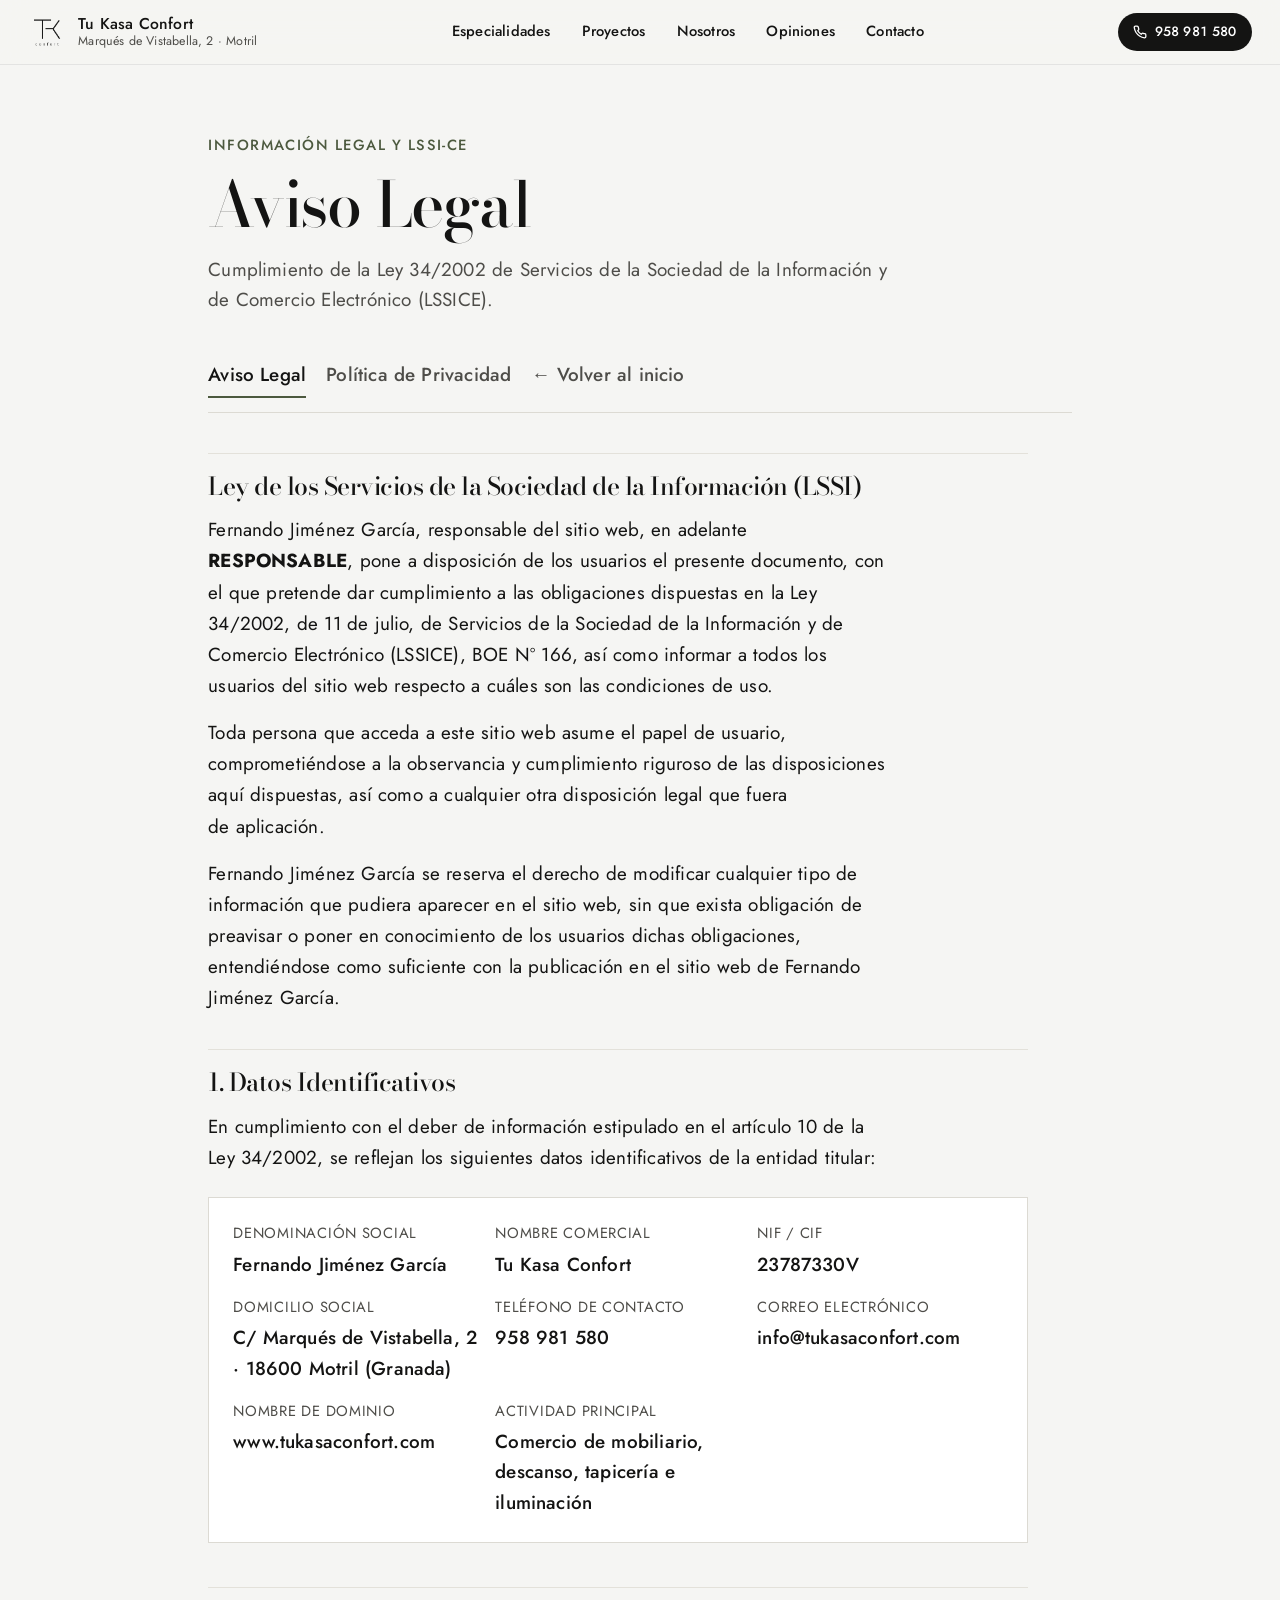
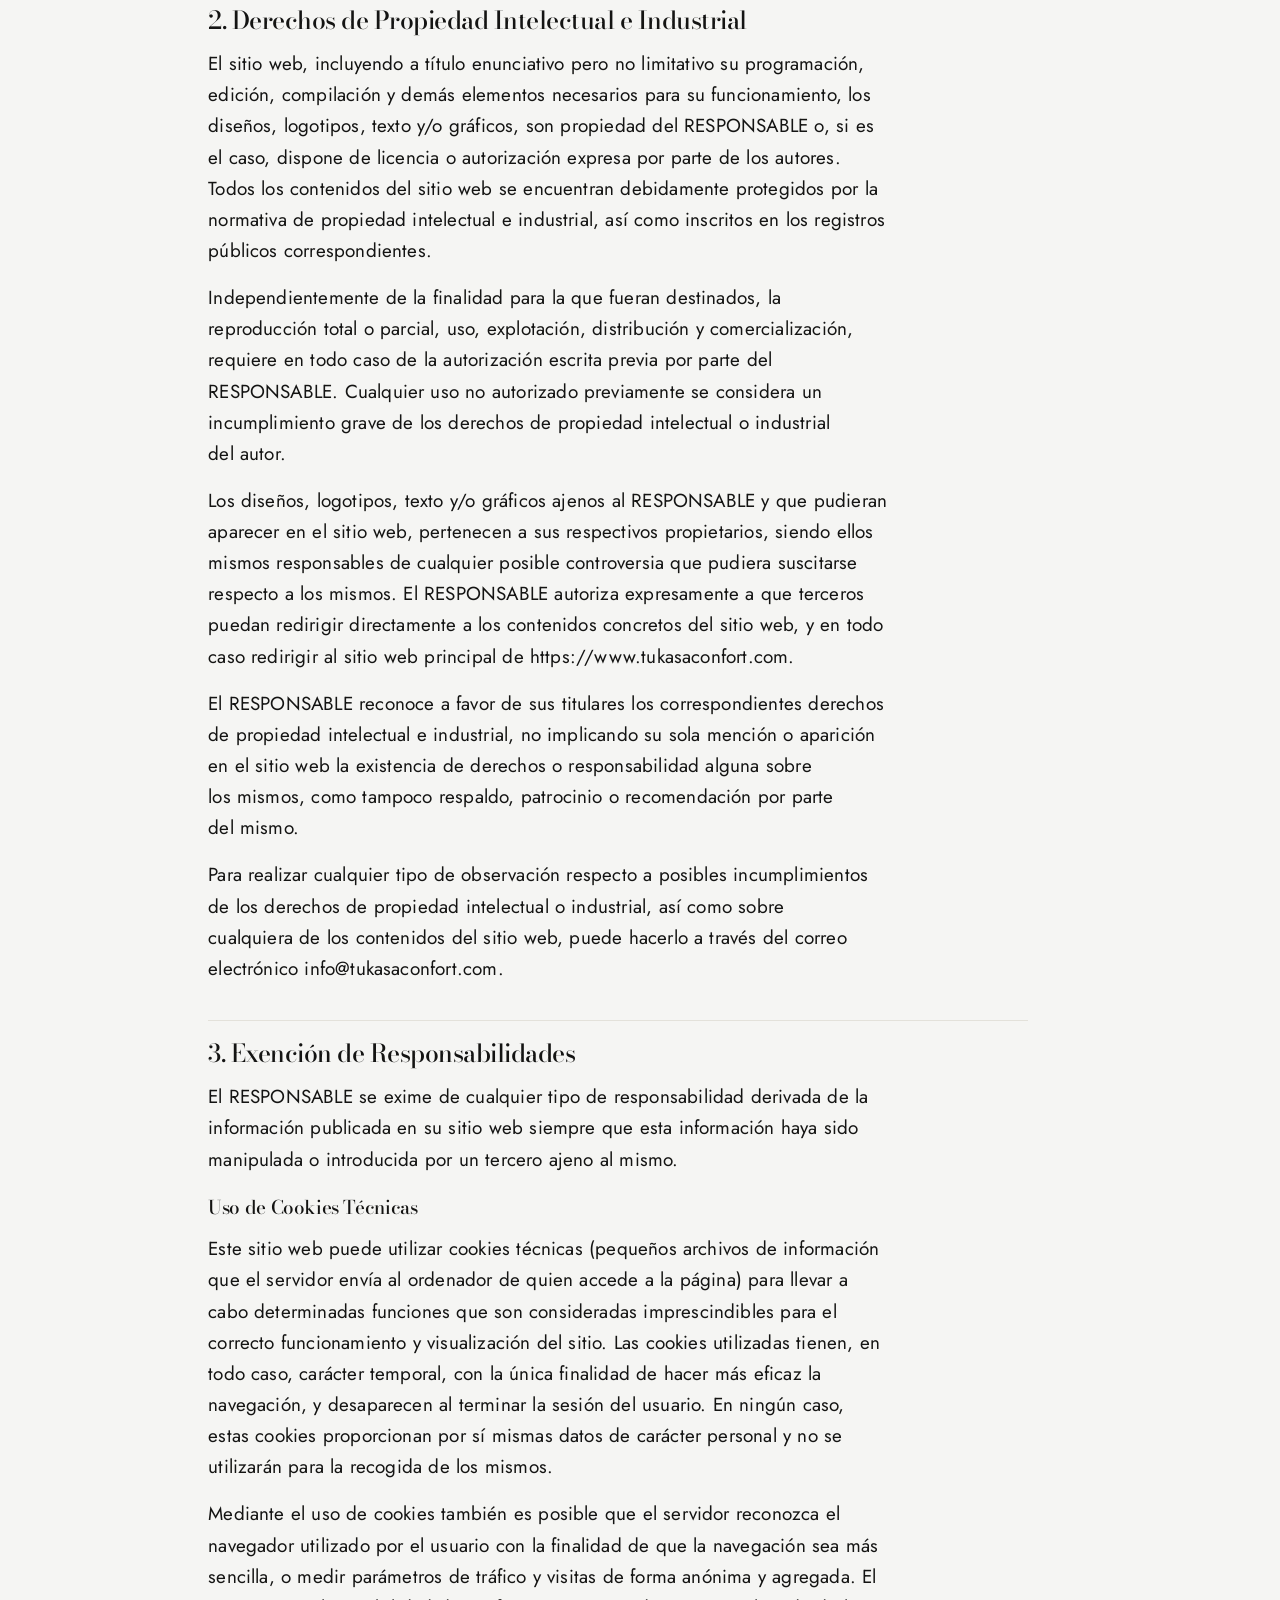
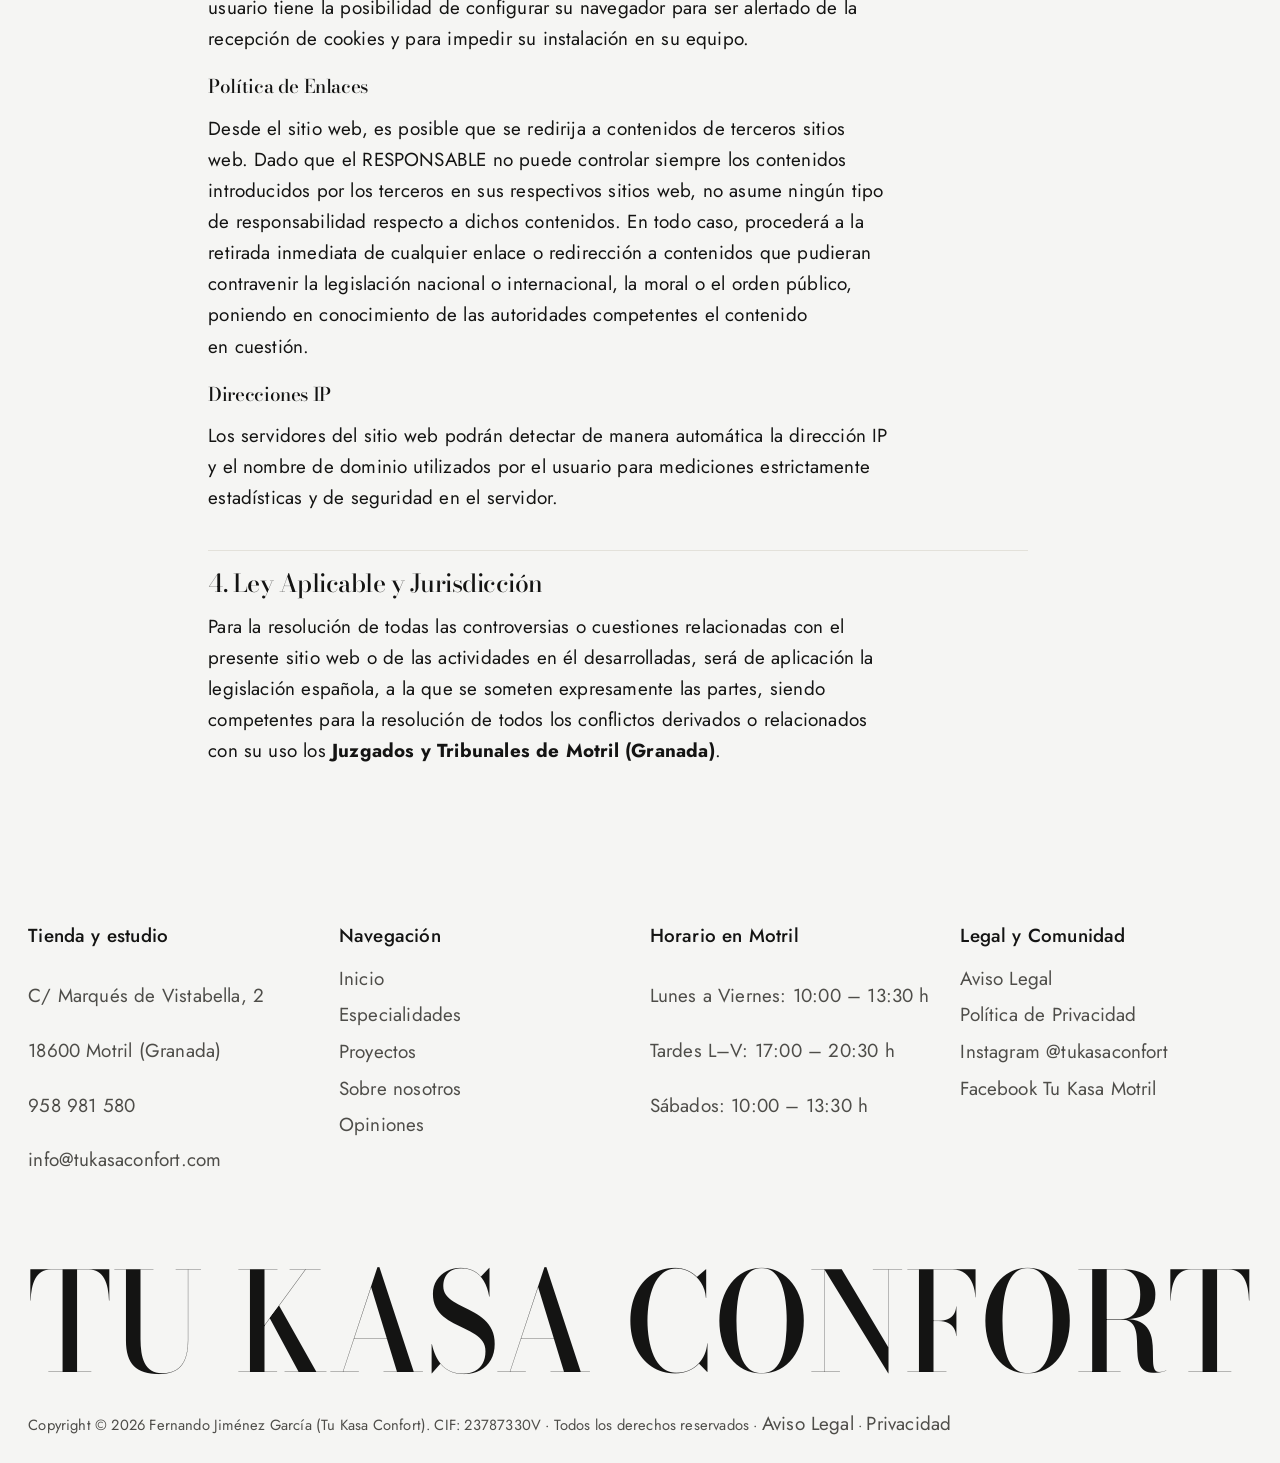
==== aviso-legal.html @ e0456f14 "Actualizar diseno: animaciones en portada, rediseño de proyectos, páginas legales y corrección de te" ====
<!DOCTYPE html>
<html lang="es">
<head>
  <meta charset="UTF-8">
  <meta name="viewport" content="width=device-width, initial-scale=1.0">
  <meta name="description" content="Aviso Legal, datos identificativos y condiciones generales de uso del sitio web de Tu Kasa Confort en Motril (Granada).">
  <title>Aviso Legal — Tu Kasa Confort Motril</title>
  <link rel="preconnect" href="https://fonts.googleapis.com">
  <link rel="preconnect" href="https://fonts.gstatic.com" crossorigin>
  <link href="https://fonts.googleapis.com/css2?family=Bodoni+Moda:ital,opsz,wght@0,6..96,500;1,6..96,500&family=Jost:wght@400;500&display=swap" rel="stylesheet">
  <link rel="stylesheet" href="styles.css">
</head>
<body>

  <!-- SITE HEADER: Apple-Style Translucent Frosted Glass Sticky Bar -->
  <header class="site-header" id="top-header">
    <div class="site-header__bar wrap">
      <a href="index.html" class="site-header__letterhead" aria-label="Tu Kasa Confort Inicio">
        <img src="assets/logo-transparente.png" alt="Logotipo TK Tu Kasa Confort" width="40" height="34" class="site-header__logo">
        <span class="site-header__brand-stack">
          <span class="site-header__brand-name">Tu Kasa Confort</span>
          <span class="site-header__brand-sub">Marqués de Vistabella, 2 · Motril</span>
        </span>
      </a>

      <nav class="site-header__nav" aria-label="Navegación principal">
        <a href="index.html#especialidades" class="site-nav__link">Especialidades</a>
        <a href="index.html#proyectos" class="site-nav__link">Proyectos</a>
        <a href="index.html#nosotros" class="site-nav__link">Nosotros</a>
        <a href="index.html#opiniones" class="site-nav__link">Opiniones</a>
        <a href="index.html#contacto" class="site-nav__link">Contacto</a>
      </nav>

      <div class="site-header__actions">
        <a href="tel:958981580" class="site-header__cta" aria-label="Llamar a Tu Kasa Confort Motril">
          <svg width="14" height="14" viewBox="0 0 24 24" fill="none" stroke="currentColor" stroke-width="2.2" stroke-linecap="round" stroke-linejoin="round" aria-hidden="true"><path d="M22 16.92v3a2 2 0 0 1-2.18 2 19.79 19.79 0 0 1-8.63-3.07 19.5 19.5 0 0 1-6-6 19.79 19.79 0 0 1-3.07-8.67A2 2 0 0 1 4.11 2h3a2 2 0 0 1 2 1.72 12.84 12.84 0 0 0 .7 2.81 2 2 0 0 1-.45 2.11L8.09 9.91a16 16 0 0 0 6 6l1.27-1.27a2 2 0 0 1 2.11-.45 12.84 12.84 0 0 0 2.81.7A2 2 0 0 1 22 16.92z"></path></svg>
          <span>958 981 580</span>
        </a>
      </div>
    </div>
  </header>

  <!-- MAIN LEGAL CONTENT -->
  <main class="legal-main wrap" id="contenido">
    <div class="legal-header">
      <span class="legal-eyebrow">Información Legal y LSSI-CE</span>
      <h1 class="legal-title">Aviso Legal</h1>
      <p class="legal-meta">Cumplimiento de la Ley 34/2002 de Servicios de la Sociedad de la Información y de Comercio Electrónico (LSSICE).</p>
    </div>

    <!-- Switch Navigation -->
    <nav class="legal-nav" aria-label="Secciones legales">
      <a href="aviso-legal.html" class="legal-nav__link is-active" aria-current="page">Aviso Legal</a>
      <a href="politica-privacidad.html" class="legal-nav__link">Política de Privacidad</a>
      <a href="index.html" class="legal-nav__link">← Volver al inicio</a>
    </nav>

    <article class="legal-article">
      <section class="legal-section">
        <h2>Ley de los Servicios de la Sociedad de la Información (LSSI)</h2>
        <p>Fernando Jiménez García, responsable del sitio web, en adelante <strong>RESPONSABLE</strong>, pone a disposición de los usuarios el presente documento, con el que pretende dar cumplimiento a las obligaciones dispuestas en la Ley 34/2002, de 11 de julio, de Servicios de la Sociedad de la Información y de Comercio Electrónico (LSSICE), BOE Nº 166, así como informar a todos los usuarios del sitio web respecto a cuáles son las condiciones de uso.</p>
        <p>Toda persona que acceda a este sitio web asume el papel de usuario, comprometiéndose a la observancia y cumplimiento riguroso de las disposiciones aquí dispuestas, así como a cualquier otra disposición legal que fuera de aplicación.</p>
        <p>Fernando Jiménez García se reserva el derecho de modificar cualquier tipo de información que pudiera aparecer en el sitio web, sin que exista obligación de preavisar o poner en conocimiento de los usuarios dichas obligaciones, entendiéndose como suficiente con la publicación en el sitio web de Fernando Jiménez García.</p>
      </section>

      <section class="legal-section">
        <h2>1. Datos Identificativos</h2>
        <p>En cumplimiento con el deber de información estipulado en el artículo 10 de la Ley 34/2002, se reflejan los siguientes datos identificativos de la entidad titular:</p>

        <dl class="legal-data-grid">
          <div class="legal-data-item">
            <dt>Denominación Social</dt>
            <dd>Fernando Jiménez García</dd>
          </div>
          <div class="legal-data-item">
            <dt>Nombre Comercial</dt>
            <dd>Tu Kasa Confort</dd>
          </div>
          <div class="legal-data-item">
            <dt>NIF / CIF</dt>
            <dd>23787330V</dd>
          </div>
          <div class="legal-data-item">
            <dt>Domicilio Social</dt>
            <dd>C/ Marqués de Vistabella, 2 · 18600 Motril (Granada)</dd>
          </div>
          <div class="legal-data-item">
            <dt>Teléfono de Contacto</dt>
            <dd><a href="tel:+34958981580" class="link">958 981 580</a></dd>
          </div>
          <div class="legal-data-item">
            <dt>Correo Electrónico</dt>
            <dd><a href="mailto:info@tukasaconfort.com" class="link">info@tukasaconfort.com</a></dd>
          </div>
          <div class="legal-data-item">
            <dt>Nombre de Dominio</dt>
            <dd><a href="https://www.tukasaconfort.com" target="_blank" rel="noopener noreferrer" class="link">www.tukasaconfort.com</a></dd>
          </div>
          <div class="legal-data-item">
            <dt>Actividad Principal</dt>
            <dd>Comercio de mobiliario, descanso, tapicería e iluminación</dd>
          </div>
        </dl>
      </section>

      <section class="legal-section">
        <h2>2. Derechos de Propiedad Intelectual e Industrial</h2>
        <p>El sitio web, incluyendo a título enunciativo pero no limitativo su programación, edición, compilación y demás elementos necesarios para su funcionamiento, los diseños, logotipos, texto y/o gráficos, son propiedad del RESPONSABLE o, si es el caso, dispone de licencia o autorización expresa por parte de los autores. Todos los contenidos del sitio web se encuentran debidamente protegidos por la normativa de propiedad intelectual e industrial, así como inscritos en los registros públicos correspondientes.</p>
        <p>Independientemente de la finalidad para la que fueran destinados, la reproducción total o parcial, uso, explotación, distribución y comercialización, requiere en todo caso de la autorización escrita previa por parte del RESPONSABLE. Cualquier uso no autorizado previamente se considera un incumplimiento grave de los derechos de propiedad intelectual o industrial del autor.</p>
        <p>Los diseños, logotipos, texto y/o gráficos ajenos al RESPONSABLE y que pudieran aparecer en el sitio web, pertenecen a sus respectivos propietarios, siendo ellos mismos responsables de cualquier posible controversia que pudiera suscitarse respecto a los mismos. El RESPONSABLE autoriza expresamente a que terceros puedan redirigir directamente a los contenidos concretos del sitio web, y en todo caso redirigir al sitio web principal de <a href="https://www.tukasaconfort.com" class="link">https://www.tukasaconfort.com</a>.</p>
        <p>El RESPONSABLE reconoce a favor de sus titulares los correspondientes derechos de propiedad intelectual e industrial, no implicando su sola mención o aparición en el sitio web la existencia de derechos o responsabilidad alguna sobre los mismos, como tampoco respaldo, patrocinio o recomendación por parte del mismo.</p>
        <p>Para realizar cualquier tipo de observación respecto a posibles incumplimientos de los derechos de propiedad intelectual o industrial, así como sobre cualquiera de los contenidos del sitio web, puede hacerlo a través del correo electrónico <a href="mailto:info@tukasaconfort.com" class="link">info@tukasaconfort.com</a>.</p>
      </section>

      <section class="legal-section">
        <h2>3. Exención de Responsabilidades</h2>
        <p>El RESPONSABLE se exime de cualquier tipo de responsabilidad derivada de la información publicada en su sitio web siempre que esta información haya sido manipulada o introducida por un tercero ajeno al mismo.</p>

        <h3>Uso de Cookies Técnicas</h3>
        <p>Este sitio web puede utilizar cookies técnicas (pequeños archivos de información que el servidor envía al ordenador de quien accede a la página) para llevar a cabo determinadas funciones que son consideradas imprescindibles para el correcto funcionamiento y visualización del sitio. Las cookies utilizadas tienen, en todo caso, carácter temporal, con la única finalidad de hacer más eficaz la navegación, y desaparecen al terminar la sesión del usuario. En ningún caso, estas cookies proporcionan por sí mismas datos de carácter personal y no se utilizarán para la recogida de los mismos.</p>
        <p>Mediante el uso de cookies también es posible que el servidor reconozca el navegador utilizado por el usuario con la finalidad de que la navegación sea más sencilla, o medir parámetros de tráfico y visitas de forma anónima y agregada. El usuario tiene la posibilidad de configurar su navegador para ser alertado de la recepción de cookies y para impedir su instalación en su equipo.</p>

        <h3>Política de Enlaces</h3>
        <p>Desde el sitio web, es posible que se redirija a contenidos de terceros sitios web. Dado que el RESPONSABLE no puede controlar siempre los contenidos introducidos por los terceros en sus respectivos sitios web, no asume ningún tipo de responsabilidad respecto a dichos contenidos. En todo caso, procederá a la retirada inmediata de cualquier enlace o redirección a contenidos que pudieran contravenir la legislación nacional o internacional, la moral o el orden público, poniendo en conocimiento de las autoridades competentes el contenido en cuestión.</p>

        <h3>Direcciones IP</h3>
        <p>Los servidores del sitio web podrán detectar de manera automática la dirección IP y el nombre de dominio utilizados por el usuario para mediciones estrictamente estadísticas y de seguridad en el servidor.</p>
      </section>

      <section class="legal-section">
        <h2>4. Ley Aplicable y Jurisdicción</h2>
        <p>Para la resolución de todas las controversias o cuestiones relacionadas con el presente sitio web o de las actividades en él desarrolladas, será de aplicación la legislación española, a la que se someten expresamente las partes, siendo competentes para la resolución de todos los conflictos derivados o relacionados con su uso los <strong>Juzgados y Tribunales de Motril (Granada)</strong>.</p>
      </section>
    </article>
  </main>

  <!-- FOOTER -->
  <footer class="footer wrap">
    <div class="grid footer__top">
      <div class="footer__col">
        <p class="footer__heading">Tienda y estudio</p>
        <p>C/ Marqués de Vistabella, 2</p>
        <p>18600 Motril (Granada)</p>
        <p><a href="tel:+34958981580" class="link">958 981 580</a></p>
        <p><a href="mailto:info@tukasaconfort.com" class="link">info@tukasaconfort.com</a></p>
      </div>

      <div class="footer__col">
        <p class="footer__heading">Navegación</p>
        <ul class="footer__list">
          <li><a href="index.html#inicio" class="link">Inicio</a></li>
          <li><a href="index.html#especialidades" class="link">Especialidades</a></li>
          <li><a href="index.html#proyectos" class="link">Proyectos</a></li>
          <li><a href="index.html#nosotros" class="link">Sobre nosotros</a></li>
          <li><a href="index.html#opiniones" class="link">Opiniones</a></li>
        </ul>
      </div>

      <div class="footer__col">
        <p class="footer__heading">Horario en Motril</p>
        <p>Lunes a Viernes: 10:00 – 13:30 h</p>
        <p>Tardes L–V: 17:00 – 20:30 h</p>
        <p>Sábados: 10:00 – 13:30 h</p>
      </div>

      <div class="footer__col">
        <p class="footer__heading">Legal y Comunidad</p>
        <ul class="footer__list">
          <li><a href="aviso-legal.html" class="link">Aviso Legal</a></li>
          <li><a href="politica-privacidad.html" class="link">Política de Privacidad</a></li>
          <li><a href="https://www.instagram.com/tukasaconfort/" target="_blank" rel="noopener noreferrer" class="link">Instagram @tukasaconfort</a></li>
          <li><a href="https://www.facebook.com/tukasamotril/" target="_blank" rel="noopener noreferrer" class="link">Facebook Tu Kasa Motril</a></li>
        </ul>
      </div>
    </div>

    <div class="footer__bottom">
      <div class="footer__wordmark" aria-hidden="true">
        <svg viewBox="0 0 1000 118" preserveAspectRatio="xMidYMid meet">
          <text x="0" y="98" textLength="1000" lengthAdjust="spacingAndGlyphs" fill="currentColor" font-family="'Bodoni Moda', Georgia, serif" font-weight="500" font-size="112">TU KASA CONFORT</text>
        </svg>
      </div>
      <div class="footer__legal-row">
        <p class="footer__legal">Copyright © 2026 Fernando Jiménez García (Tu Kasa Confort). CIF: 23787330V · Todos los derechos reservados · <a href="aviso-legal.html" class="link">Aviso Legal</a> · <a href="politica-privacidad.html" class="link">Privacidad</a></p>
      </div>
    </div>
  </footer>

</body>
</html>
---- styles.css ----
:root {
  color-scheme: light;

  /* Palette: Architectural Alabaster Stone, Deep Charcoal & Showroom Moss */
  --bg: #f5f5f3;
  --surface: #eae9e5;
  --surface-card: #ffffff;
  --ink: #141413;
  --muted: #4e4d49;
  --accent: #4c593e;
  --accent-strong: #3d4831;
  --accent-ink: #ffffff;

  /* Typography: Bodoni Moda / Jost */
  --font-display: "Bodoni Moda", Georgia, serif;
  --font-text: "Jost", "Helvetica Neue", Arial, sans-serif;

  /* Five type steps only */
  --step-small: clamp(0.875rem, 0.84rem + 0.1vw, 0.9375rem);     /* 14–15px */
  --step-body: clamp(1.0625rem, 1.02rem + 0.2vw, 1.1875rem);     /* 17–19px */
  --step-lead: clamp(1.25rem, 1.12rem + 0.55vw, 1.55rem);        /* 20–24.8px */
  --step-head: clamp(1.9rem, 1.35rem + 2.2vw, 3.35rem);          /* 30.4–53.6px */
  --step-display: clamp(2.25rem, 1.45rem + 3.1vw, 4.1rem);       /* 36–65.6px */

  /* Frame and grid */
  --margin: clamp(1.25rem, 2.2vw, 2rem);
  --gutter: clamp(1rem, 1.5vw, 1.5rem);

  /* Apple-style fluid motion tokens */
  --ease-spring: cubic-bezier(0.32, 0.72, 0, 1);
  --ease-out: cubic-bezier(0.22, 1, 0.36, 1);
  --ease-expo: cubic-bezier(0.16, 1, 0.3, 1);
  --ease-soft: cubic-bezier(0.33, 1, 0.68, 1);
  --t-press: 120ms;
  --t-hover: 180ms;
  --t-ui: 380ms;
  --t-reveal: 750ms;
  --stagger-line: 90ms;
}

*,
*::before,
*::after {
  box-sizing: border-box;
}

html {
  background-color: var(--bg);
  color: var(--ink);
  font-family: var(--font-text);
  font-size: 100%;
  scroll-behavior: smooth;
  -webkit-text-size-adjust: 100%;
}

body {
  margin: 0;
  background-color: var(--bg);
  color: var(--ink);
  font-family: var(--font-text);
  font-size: var(--step-body);
  font-weight: 400;
  line-height: 1.6;
  letter-spacing: 0.01em;
  font-kerning: normal;
  text-rendering: optimizeLegibility;
  overflow-x: clip;
}

::selection {
  background: var(--accent);
  color: var(--accent-ink);
}

:focus-visible {
  outline: 2px solid var(--accent);
  outline-offset: 3px;
}

img,
video,
svg {
  display: block;
  max-width: 100%;
}

figure {
  margin: 0;
}

p,
blockquote,
dl,
dd,
ul,
ol {
  margin: 0;
}

p {
  font-size: var(--step-body);
  max-width: 62ch;
  text-wrap: pretty;
}

p + p {
  margin-top: 0.95em;
}

/* Frame & 12-column grid */
.wrap {
  padding-inline: var(--margin);
  width: 100%;
}

.grid {
  display: grid;
  grid-template-columns: repeat(12, minmax(0, 1fr));
  column-gap: var(--gutter);
}

/* Type roles */
h1,
h2,
h3 {
  margin: 0;
  font-family: var(--font-display);
  font-weight: 500;
  font-optical-sizing: auto;
  letter-spacing: -0.02em;
  line-height: 0.98;
  text-wrap: balance;
  hyphens: none;
  color: var(--ink);
}

.display {
  font-size: var(--step-display);
  line-height: 0.98;
  letter-spacing: -0.02em;
}

.head {
  font-size: var(--step-head);
  line-height: 1.02;
  letter-spacing: -0.02em;
}

.lead {
  font-size: var(--step-lead);
  line-height: 1.38;
  max-width: 44ch;
  color: var(--ink);
}

/* Buttons & Links */
.button {
  display: inline-flex;
  align-items: center;
  justify-content: center;
  min-height: 48px;
  padding: 0.75rem 1.6rem;
  background-color: var(--accent);
  color: var(--accent-ink);
  font-family: var(--font-text);
  font-size: var(--step-body);
  font-weight: 500;
  line-height: 1.2;
  text-decoration: none;
  border: 0;
  border-radius: 9999px;
  cursor: pointer;
  transition:
    transform var(--t-press) var(--ease-spring),
    background-color var(--t-hover) ease,
    color var(--t-hover) ease;
}

.button:active {
  transform: scale(0.97);
}

.button--secondary,
.button--outline {
  background-color: transparent;
  color: var(--ink);
  border: 1px solid #c8c6be;
  border-radius: 9999px;
}

@media (hover: hover) and (pointer: fine) {
  .button--secondary:hover,
  .button--outline:hover {
    background-color: var(--surface);
    color: var(--ink);
    border-color: var(--ink);
  }
}

.link {
  color: inherit;
  font-family: var(--font-text);
  font-size: var(--step-body);
  background: none;
  border: 0;
  padding: 0;
  cursor: pointer;
  text-decoration: underline;
  text-decoration-color: transparent;
  text-underline-offset: 0.22em;
  text-decoration-thickness: 0.08em;
  transition:
    text-decoration-color var(--t-hover) ease,
    color var(--t-hover) ease,
    transform var(--t-press) var(--ease-spring);
}

.link:active {
  transform: scale(0.98);
}

.link.is-current {
  text-decoration-color: currentColor;
}

@media (hover: hover) and (pointer: fine) {
  .button:hover {
    background-color: var(--accent-strong);
  }
  .link:hover {
    text-decoration-color: currentColor;
  }
}

/* ==========================================================================
   HERO: Apple-Style Interactive Architectural Stage & Minimalist Living Room
   ========================================================================== */
.hero {
  position: relative;
  width: 100%;
  background-color: var(--bg);
  overflow: clip;
  padding-top: clamp(1.5rem, 2.5vw, 2.5rem);
  padding-bottom: clamp(2rem, 3.5vw, 3.5rem);
}

@media (min-width: 1024px) {
  .hero {
    min-height: calc(100svh - 64px);
    display: flex;
    flex-direction: column;
    justify-content: center;
    padding-block: clamp(0.75rem, 1.8vh, 1.75rem);
  }
  .hero__stage {
    align-items: stretch;
    row-gap: clamp(1.25rem, 2vh, 2rem);
  }
  .hero__editorial {
    display: flex;
    flex-direction: column;
    justify-content: space-between;
  }
  .hero__visual {
    height: 100%;
  }
  .iso-stage {
    height: 100%;
    display: flex;
    flex-direction: column;
    justify-content: space-between;
  }
  .iso-stage__canvas {
    flex: 1;
    min-height: 0;
    display: flex;
    align-items: center;
    justify-content: center;
    padding: 0.25rem 0.5rem;
  }
  .iso-stage__canvas svg {
    width: 100%;
    height: 100%;
    max-height: clamp(320px, 46vh, 450px);
    object-fit: contain;
  }
}

.hero__stage {
  position: relative;
  z-index: 2;
  align-items: center;
  row-gap: clamp(2rem, 4vw, 3rem);
}

.hero__editorial {
  grid-column: 1 / 7;
  display: flex;
  flex-direction: column;
  align-items: flex-start;
  gap: 1.25rem;
}

.hero__support {
  font-size: var(--step-lead);
  line-height: 1.44;
  max-width: 44ch;
  color: var(--ink);
}

.hero__actions {
  display: flex;
  flex-wrap: wrap;
  align-items: center;
  justify-content: flex-start;
  gap: 1.25rem;
}

.hero__secondary-link {
  color: var(--ink);
  text-decoration-color: var(--ink);
  font-weight: 500;
}

/* Apple-Style Segmented Specialty Controller */
.hero__console {
  width: 100%;
  background-color: var(--surface);
  border-radius: 16px;
  border: 1px solid rgba(0, 0, 0, 0.06);
  padding: 1.15rem 1.25rem;
  display: flex;
  flex-direction: column;
  gap: 0.85rem;
  margin-top: 0.35rem;
}

.hero__console-header {
  display: flex;
  flex-wrap: wrap;
  align-items: center;
  justify-content: space-between;
  gap: 0.75rem;
}

.hero__craft-tabs {
  --i: 0;
  position: relative;
  display: grid;
  grid-template-columns: repeat(4, 1fr);
  background-color: rgba(0, 0, 0, 0.05);
  padding: 4px;
  border-radius: 9999px;
  gap: 4px;
  width: 100%;
}

.hero__craft-btn {
  position: relative;
  z-index: 1;
  min-height: 40px;
  padding: 0.45rem 0.6rem;
  background-color: transparent;
  color: var(--muted);
  font-family: var(--font-text);
  font-size: 0.95rem;
  font-weight: 500;
  line-height: 1.2;
  border: 0;
  border-radius: 9999px;
  cursor: pointer;
  text-align: center;
  white-space: nowrap;
  transition:
    background-color var(--t-hover) var(--ease-spring),
    color var(--t-hover) var(--ease-spring),
    transform var(--t-press) var(--ease-spring),
    box-shadow var(--t-hover) ease;
}

.hero__craft-btn:active {
  transform: scale(0.97);
}

.hero__craft-btn.is-active {
  color: var(--ink);
}

.hero__autoplay-btn {
  min-height: 38px;
  padding: 0.35rem 0.5rem;
  background-color: transparent;
  color: var(--muted);
  font-family: var(--font-text);
  font-size: var(--step-small);
  border: 0;
  cursor: pointer;
  text-decoration: underline;
  text-underline-offset: 0.2em;
}

.hero__craft-panel {
  display: grid;
  grid-template-columns: 140px minmax(0, 1fr);
  gap: 1.15rem;
  align-items: center;
  background-color: #ffffff;
  border-radius: 12px;
  border: 1px solid rgba(0, 0, 0, 0.05);
  padding: 0.85rem;
  min-height: 118px;
  box-sizing: border-box;
  transition:
    opacity var(--t-ui) var(--ease-spring),
    transform var(--t-ui) var(--ease-spring);
}

.hero__craft-panel.is-switching {
  opacity: 0.25;
  transform: translateY(5px);
}

.hero__craft-preview {
  width: 100%;
  height: 100%;
  min-height: 96px;
  max-height: 96px;
  overflow: hidden;
  border-radius: 8px;
  background-color: var(--surface);
}

.hero__craft-img {
  width: 100%;
  height: 100%;
  object-fit: cover;
  display: block;
  transition: transform 600ms var(--ease-spring);
}

.hero__craft-copy {
  display: flex;
  flex-direction: column;
  justify-content: center;
  gap: 0.25rem;
  padding-right: 0.25rem;
  min-height: 84px;
}

.hero__craft-title {
  font-family: var(--font-display);
  font-size: var(--step-lead);
  font-weight: 500;
  line-height: 1.2;
  color: var(--ink);
  margin: 0;
  min-height: 2.4em;
  display: -webkit-box;
  -webkit-line-clamp: 2;
  -webkit-box-orient: vertical;
  overflow: hidden;
}

.hero__craft-desc {
  font-size: var(--step-body);
  line-height: 1.45;
  color: var(--muted);
  margin: 0;
  min-height: 2.9em;
  display: -webkit-box;
  -webkit-line-clamp: 2;
  -webkit-box-orient: vertical;
  overflow: hidden;
}

/* Right Column: Interactive Isometric Minimalist Living Room Stage */
.hero__visual {
  grid-column: 7 / 13;
  display: flex;
  flex-direction: column;
  width: 100%;
}

.iso-stage {
  width: 100%;
  display: flex;
  flex-direction: column;
  gap: 0;
  border-radius: 16px;
  overflow: hidden;
  border: 1px solid rgba(0, 0, 0, 0.06);
  background-color: #ffffff;
  box-shadow: 0 8px 30px -4px rgba(0, 0, 0, 0.04);
}

.iso-stage__bar {
  display: flex;
  flex-wrap: wrap;
  align-items: baseline;
  justify-content: space-between;
  gap: 0.5rem 1rem;
  padding: 0.75rem 1.15rem;
  background-color: #ffffff;
  border-bottom: 1px solid rgba(0, 0, 0, 0.05);
}

.iso-stage__status {
  font-size: var(--step-body);
  font-weight: 500;
  color: var(--ink);
}

.iso-stage__hint {
  font-size: var(--step-small);
  color: var(--muted);
}

.iso-stage__canvas {
  width: 100%;
  display: flex;
  justify-content: center;
  align-items: center;
  background-color: #ffffff;
  padding: 0.25rem 0.5rem;
}

.iso-stage__canvas svg {
  width: 100%;
  max-height: clamp(280px, 45vh, 450px);
  height: auto;
  display: block;
}

.iso-stage__callouts {
  list-style: none;
  padding: 0.65rem 0.85rem;
  margin: 0;
  display: grid;
  grid-template-columns: repeat(3, minmax(0, 1fr));
  gap: 0.5rem;
  background-color: var(--surface);
  border-top: 1px solid rgba(0, 0, 0, 0.05);
}

.iso-callout-chip {
  background-color: #ffffff;
  color: var(--ink);
  border-radius: 10px;
  padding: 0.55rem 0.75rem;
  font-size: var(--step-small);
  line-height: 1.25;
  display: flex;
  align-items: center;
  justify-content: center;
  text-align: center;
  min-height: 44px;
  box-sizing: border-box;
  border: 1px solid rgba(0, 0, 0, 0.05);
  font-weight: 500;
  transition:
    opacity var(--t-ui) var(--ease-spring),
    transform var(--t-ui) var(--ease-spring);
}

.iso-stage__callouts.is-switching .iso-callout-chip {
  opacity: 0.2;
  transform: translateY(4px);
}

/* ==========================================================================
   MANIFIESTO (Opening section below hero)
   ========================================================================== */
.manifesto {
  padding-block: clamp(4.5rem, 8vw, 7.5rem);
  background-color: var(--surface);
}

.manifesto__grid {
  align-items: start;
}

.manifesto__left {
  grid-column: 1 / 7;
}

.manifesto__quote {
  margin-top: 1.5rem;
  font-family: var(--font-display);
  font-style: italic;
  font-size: var(--step-lead);
  line-height: 1.38;
  max-width: 34ch;
  color: var(--ink);
}

.manifesto__right {
  grid-column: 7 / 13;
  display: flex;
  flex-direction: column;
  gap: 1.15rem;
  padding-top: 0.25rem;
}

/* ==========================================================================
   SECTION 1: APPLE-STYLE ARCHITECTURAL BENTO GRID (Las 4 Especialidades)
   Contained imagery — no giant full-screen background images!
   ========================================================================== */
.bento-section {
  padding-block: clamp(5rem, 9vw, 8.5rem);
  background-color: var(--bg);
}

.showcase-intro {
  margin-bottom: clamp(3rem, 5vw, 4.5rem);
  align-items: end;
}

.showcase-intro__title {
  grid-column: 1 / 7;
}

.showcase-intro__copy {
  grid-column: 7 / 13;
}

.bento-grid {
  row-gap: var(--gutter);
  align-items: stretch;
}

.bento-card {
  grid-column: span 6;
  background-color: var(--surface);
  border-radius: 16px;
  border: 1px solid rgba(0, 0, 0, 0.06);
  display: flex;
  flex-direction: column;
  justify-content: space-between;
  overflow: hidden;
  min-width: 0;
  transition: transform var(--t-hover) var(--ease-spring), box-shadow var(--t-hover) ease, border-color var(--t-hover) ease;
}

.bento-card__media {
  width: 100%;
  height: clamp(250px, 22vw, 320px);
  overflow: hidden;
  background-color: var(--bg);
}

.bento-card__media img {
  width: 100%;
  height: 100%;
  object-fit: cover;
  transition: transform 700ms var(--ease-soft);
}

@media (hover: hover) and (pointer: fine) {
  .bento-card:hover {
    transform: translateY(-3px);
    border-color: rgba(0, 0, 0, 0.12);
    box-shadow: 0 12px 32px -4px rgba(0, 0, 0, 0.06);
  }
  .bento-card:hover .bento-card__media img {
    transform: scale(1.03);
  }
}

.bento-card__body {
  padding: clamp(1.5rem, 2.5vw, 2.25rem);
  display: flex;
  flex-direction: column;
  justify-content: space-between;
  gap: 1.25rem;
  flex: 1;
}

.bento-card__title {
  font-size: var(--step-lead);
  line-height: 1.12;
  color: var(--ink);
}

.bento-card__sub {
  margin-top: 0.35rem;
  font-size: var(--step-body);
  color: var(--muted);
}

.bento-card__text {
  font-size: var(--step-body);
  line-height: 1.55;
  color: var(--ink);
}

.bento-card__actions {
  display: flex;
  align-items: center;
  justify-content: flex-start;
  gap: 1rem;
  margin-top: auto;
  padding-top: 0.5rem;
}

/* ==========================================================================
   SECTION 2: WORK: Contained 12-Column Triptych Galleries
   ========================================================================== */
.work-section {
  padding-block: clamp(5rem, 9vw, 8.5rem);
  background-color: var(--bg);
}

.work-header {
  margin-bottom: clamp(3rem, 5vw, 4.5rem);
  align-items: end;
}

.work-header__left {
  grid-column: 1 / 7;
}

.work-header__right {
  grid-column: 7 / 13;
}

.project-band {
  position: relative;
  display: grid;
  grid-template-columns: repeat(12, minmax(0, 1fr));
  column-gap: var(--gutter);
  align-items: center;
}

.project-band + .project-band {
  margin-top: clamp(3.5rem, 6vw, 6rem);
}

/* Main image: wide editorial plate */
.project-triptych__main {
  grid-column: 1 / 8;
  grid-row: 1;
  width: 100%;
  min-width: 0;
  aspect-ratio: 4 / 3.1;
  overflow: hidden;
  border-radius: 16px;
  background-color: var(--surface);
  box-shadow: 0 24px 48px -24px rgba(20, 20, 19, 0.28);
}

.project-triptych__main img {
  width: 100%;
  height: 100%;
  object-fit: cover;
  display: block;
  transition: transform 900ms var(--ease-expo), opacity 320ms ease;
}

/* Info card: overlaps the image, sides alternate per project */
.project-info {
  grid-column: 7 / 13;
  grid-row: 1;
  position: relative;
  z-index: 2;
  display: flex;
  flex-direction: column;
  gap: 1.1rem;
  padding: clamp(1.4rem, 2.4vw, 2.25rem);
  background-color: var(--surface-card);
  border: 1px solid rgba(0, 0, 0, 0.06);
  border-radius: 16px;
  box-shadow: 0 18px 44px -18px rgba(20, 20, 19, 0.2);
}

.project-band:nth-of-type(even) .project-triptych__main {
  grid-column: 6 / 13;
}

.project-band:nth-of-type(even) .project-info {
  grid-column: 1 / 7;
}

.project-meta__name {
  display: flex;
  flex-direction: column;
  gap: 0.3rem;
}

.project-meta__name h3 {
  font-family: var(--font-display);
  font-size: clamp(1.7rem, 2.6vw, 2.4rem);
  font-weight: 500;
  line-height: 1.15;
  letter-spacing: 0;
  color: var(--ink);
}

.project-meta__cat {
  font-size: var(--step-small);
  color: var(--accent);
  font-weight: 500;
  transition: opacity 220ms var(--ease-spring);
}

.project-meta__scope {
  color: var(--muted);
  font-size: var(--step-body);
  line-height: 1.5;
  min-height: 3em;
  transition: opacity 220ms var(--ease-spring);
}

.project-meta__scope p {
  margin: 0;
}

.project-info__thumbs {
  display: grid;
  grid-template-columns: repeat(2, minmax(0, 1fr));
  gap: 0.75rem;
}

.project-triptych__side {
  position: relative;
  aspect-ratio: 4 / 3;
  min-width: 0;
  overflow: hidden;
  border-radius: 14px;
  border: 1px solid rgba(0, 0, 0, 0.06);
  background-color: var(--surface);
  cursor: pointer;
  transition: transform var(--t-press) var(--ease-spring), box-shadow var(--t-hover) ease;
}

.project-triptych__side::after {
  content: "Ampliar";
  position: absolute;
  inset: auto 0.5rem 0.5rem auto;
  padding: 0.2rem 0.6rem;
  border-radius: 9999px;
  background: rgba(255, 255, 255, 0.92);
  color: var(--ink);
  font-size: var(--step-small);
  font-weight: 500;
  opacity: 0;
  transform: translateY(6px);
  transition: opacity var(--t-hover) ease, transform var(--t-hover) var(--ease-out);
  pointer-events: none;
}

.project-triptych__side:focus-visible {
  outline: 2px solid var(--accent);
  outline-offset: 3px;
}

.project-triptych__side:active {
  transform: scale(0.97);
}

.project-triptych__side img {
  width: 100%;
  height: 100%;
  object-fit: cover;
  display: block;
  transition: transform 600ms var(--ease-expo), opacity 320ms ease;
}

@media (hover: hover) and (pointer: fine) {
  .project-triptych__main:hover img {
    transform: scale(1.03);
  }
  .project-triptych__side:hover::after {
    opacity: 1;
    transform: none;
  }
}

.project-meta__details {
  display: flex;
  flex-wrap: wrap;
  align-items: center;
  justify-content: space-between;
  gap: 0.5rem 1rem;
  padding-top: 0.9rem;
  border-top: 1px solid var(--surface);
}

.project-meta__year {
  font-size: var(--step-small);
  color: var(--muted);
  font-variant-numeric: tabular-nums;
  margin: 0;
}

.project-meta__link {
  color: var(--accent);
  text-decoration-color: var(--accent);
  font-size: var(--step-small);
  font-weight: 500;
}

@media (min-width: 1024px) {
  .project-info {
    margin-left: -4.5rem;
    margin-block: 2.5rem;
  }
  .project-band:nth-of-type(even) .project-info {
    margin-left: 0;
    margin-right: -4.5rem;
  }
}

@media (max-width: 1023px) {
  .project-triptych__main,
  .project-band:nth-of-type(even) .project-triptych__main {
    grid-column: 1 / 13;
    aspect-ratio: 4 / 3;
  }
  .project-info,
  .project-band:nth-of-type(even) .project-info {
    grid-column: 1 / 13;
    grid-row: 2;
    margin: -2.5rem 1rem 0;
  }
}

/* Entrance: image plate unveils, info card rises in after it */
@media (prefers-reduced-motion: no-preference) {
  .js .project-band[data-motion] {
    transform: none;
  }
  .js .project-band .project-triptych__main {
    clip-path: inset(0 100% 0 0 round 16px);
    transition: clip-path 1100ms var(--ease-expo);
  }
  .js .project-band:nth-of-type(even) .project-triptych__main {
    clip-path: inset(0 0 0 100% round 16px);
  }
  .js .project-band .project-info {
    opacity: 0;
    transform: translateY(32px);
    transition: opacity 700ms var(--ease-expo) 280ms, transform 900ms var(--ease-expo) 280ms;
  }
  .js .project-band.is-entering .project-triptych__main {
    clip-path: inset(0 0 0 0 round 16px);
  }
  .js .project-band.is-entering .project-info {
    opacity: 1;
    transform: none;
  }
}

/* Scroll-linked image drift (progressive enhancement) */
@supports (animation-timeline: view()) {
  @media (prefers-reduced-motion: no-preference) {
    .project-triptych__main img {
      animation: project-drift linear both;
      animation-timeline: view();
      animation-range: entry 0% cover 60%;
    }
  }
}

@keyframes project-drift {
  from { scale: 1.14; }
  to { scale: 1; }
}

/* ==========================================================================
   SECTION 3: ABOUT: Contained Photo, Showroom Video Frame & Studio Facts
   ========================================================================== */
.about-section {
  padding-block: clamp(5rem, 9vw, 8.5rem);
  background-color: var(--surface);
}

.about-top {
  align-items: end;
}

.about-top__title {
  grid-column: 1 / 7;
}

.about-top__lead {
  grid-column: 7 / 13;
}

.about-mosaic {
  margin-top: 3rem;
  align-items: stretch;
}

.about-mosaic__photo-col {
  grid-column: 1 / 7;
  display: flex;
  flex-direction: column;
}

.about-story-card {
  display: grid;
  grid-template-columns: minmax(200px, 0.95fr) 1.25fr;
  background-color: var(--surface-card);
  border: 1px solid rgba(0, 0, 0, 0.06);
  border-radius: 16px;
  overflow: hidden;
  box-shadow: 0 4px 20px -2px rgba(0, 0, 0, 0.03);
  height: 100%;
}

.about-story-card__media {
  position: relative;
  width: 100%;
  height: 100%;
  min-height: 360px;
  background-color: var(--surface);
}

.about-story-card__media img {
  width: 100%;
  height: 100%;
  object-fit: cover;
  object-position: center 18%;
  display: block;
}

.about-story-card__content {
  padding: clamp(1.25rem, 2vw, 1.85rem);
  display: flex;
  flex-direction: column;
  justify-content: center;
  gap: 1rem;
  background-color: var(--surface-card);
}

.about-story-quote {
  font-family: var(--font-display);
  font-size: clamp(0.98rem, 1.1vw, 1.12rem);
  line-height: 1.45;
  color: var(--ink);
  font-style: italic;
  border-left: 2px solid var(--accent);
  padding-left: 0.95rem;
  margin: 0;
}

.about-story-text {
  display: flex;
  flex-direction: column;
  gap: 0.85rem;
}

.about-story-text p {
  font-size: var(--step-body);
  line-height: 1.5;
  color: var(--muted);
  margin: 0;
}

.about-mosaic__side-col {
  grid-column: 7 / 13;
  display: flex;
  flex-direction: column;
}

.about-video-card {
  background-color: var(--surface-card);
  padding: 0;
  display: flex;
  flex-direction: column;
  overflow: hidden;
  border-radius: 16px;
  border: 1px solid rgba(0, 0, 0, 0.06);
  box-shadow: 0 4px 20px -2px rgba(0, 0, 0, 0.03);
  height: 100%;
}

.about-video {
  width: 100%;
  flex: 1;
  min-height: 280px;
  object-fit: cover;
  display: block;
}

.about-video-caption {
  padding: 1.15rem 1.35rem;
  font-size: var(--step-body);
  color: var(--muted);
  line-height: 1.46;
  background-color: var(--surface-card);
  border-top: 1px solid rgba(0, 0, 0, 0.05);
}

/* ==========================================================================
   SECTION 4: TESTIMONIAL: Contained Portrait & Verified Quotes
   ========================================================================== */
.testimonial-section {
  padding-block: clamp(5rem, 9vw, 8.5rem);
  background-color: var(--bg);
}

.testimonial-grid {
  align-items: start;
}

/* ==========================================================================
   SECTION 4: OPINIONES: Authentic Google Reviews Grid & Verified Ratings
   ========================================================================== */
.reviews-section {
  padding-block: clamp(4.5rem, 8vw, 7.5rem);
  background-color: var(--bg);
}

.reviews-header-block {
  display: flex;
  flex-direction: column;
  gap: 1.5rem;
  margin-bottom: clamp(2rem, 3.5vw, 3rem);
}

.reviews-top {
  display: flex;
  flex-wrap: wrap;
  align-items: flex-end;
  justify-content: space-between;
  gap: 1.5rem;
  border-bottom: 1px solid var(--surface);
  padding-bottom: 1.5rem;
}

.google-rating-summary {
  display: inline-flex;
  align-items: center;
  gap: 1.15rem;
  background-color: var(--surface-card);
  border: 1px solid rgba(0, 0, 0, 0.06);
  border-radius: 14px;
  box-shadow: 0 4px 16px -2px rgba(0, 0, 0, 0.03);
  padding: 0.85rem 1.25rem;
}

.google-icon-svg {
  width: 28px;
  height: 28px;
  flex-shrink: 0;
}

.google-rating-score {
  display: flex;
  flex-direction: column;
  gap: 0.15rem;
}

.google-rating-number {
  font-family: var(--font-display);
  font-size: var(--step-lead);
  font-weight: 500;
  color: var(--ink);
  line-height: 1;
  display: flex;
  align-items: center;
  gap: 0.45rem;
}

.google-stars {
  color: #fbbc04;
  letter-spacing: 2px;
  font-size: 1.1rem;
  line-height: 1;
}

.google-rating-count {
  font-size: var(--step-small);
  color: var(--muted);
}

.google-reviews-grid {
  display: grid;
  grid-template-columns: repeat(3, minmax(0, 1fr));
  gap: var(--gutter);
}

.google-review-card {
  background-color: var(--surface-card);
  border: 1px solid rgba(0, 0, 0, 0.06);
  border-radius: 16px;
  box-shadow: 0 4px 16px -2px rgba(0, 0, 0, 0.03);
  padding: clamp(1.35rem, 2vw, 1.75rem);
  display: flex;
  flex-direction: column;
  gap: 0.95rem;
  transition: transform var(--t-hover) var(--ease-spring), border-color var(--t-hover) ease, box-shadow var(--t-hover) ease;
}

@media (hover: hover) and (pointer: fine) {
  .google-review-card:hover {
    border-color: rgba(0, 0, 0, 0.12);
    box-shadow: 0 10px 28px -4px rgba(0, 0, 0, 0.06);
    transform: translateY(-2px);
  }
}

.google-review-card__header {
  display: flex;
  align-items: center;
  gap: 0.85rem;
}

.google-avatar {
  width: 40px;
  height: 40px;
  border-radius: 50%;
  display: flex;
  align-items: center;
  justify-content: center;
  font-weight: 500;
  font-size: 1rem;
  color: #ffffff;
  flex-shrink: 0;
}
.google-avatar--1 { background-color: #5c684a; }
.google-avatar--2 { background-color: #b8876e; }
.google-avatar--3 { background-color: #4c593e; }
.google-avatar--4 { background-color: #7b6d8d; }
.google-avatar--5 { background-color: #496b72; }
.google-avatar--6 { background-color: #9c6c44; }

.google-review-meta {
  display: flex;
  flex-direction: column;
  gap: 0.15rem;
  min-width: 0;
}

.google-reviewer-name {
  font-size: var(--step-body);
  font-weight: 500;
  color: var(--ink);
  display: flex;
  align-items: center;
  gap: 0.4rem;
  white-space: nowrap;
  overflow: hidden;
  text-overflow: ellipsis;
}

.google-check-icon {
  width: 15px;
  height: 15px;
  color: #1a73e8;
  flex-shrink: 0;
}

.google-review-time {
  font-size: var(--step-small);
  color: var(--muted);
}

.google-review-stars {
  color: #fbbc04;
  letter-spacing: 2px;
  font-size: 0.95rem;
  line-height: 1;
}

.google-review-text {
  font-size: var(--step-body);
  line-height: 1.55;
  color: var(--ink);
  margin: 0;
  flex: 1;
}

.google-review-tag {
  font-size: var(--step-small);
  color: var(--accent);
  background-color: var(--surface);
  padding: 0.35rem 0.65rem;
  align-self: flex-start;
  margin-top: auto;
  font-weight: 500;
}

.reviews-footer-row {
  margin-top: 2rem;
  display: flex;
  flex-wrap: wrap;
  align-items: center;
  justify-content: space-between;
  gap: 1rem;
  background-color: var(--surface);
  padding: 1.15rem 1.5rem;
}

.reviews-footer-row p {
  margin: 0;
  font-size: var(--step-small);
  color: var(--muted);
}

/* ==========================================================================
   INSTAGRAM STUDIO CTA (Inside / Under Nosotros)
   ========================================================================== */
.about-social-cta {
  margin-top: clamp(2.5rem, 4vw, 3.5rem);
  background-color: var(--surface-card);
  border: 1px solid rgba(0, 0, 0, 0.06);
  border-radius: 16px;
  padding: clamp(1.75rem, 3vw, 2.5rem);
  box-shadow: 0 4px 20px -2px rgba(0, 0, 0, 0.03);
}

.about-social-cta .social-header {
  align-items: center;
  row-gap: 1.5rem;
  margin-bottom: 0;
}

.social-header__left {
  grid-column: 1 / 6;
  display: flex;
  flex-direction: column;
  gap: 0.4rem;
}

.social-header__right {
  grid-column: 6 / 13;
  display: flex;
  flex-direction: column;
  align-items: flex-start;
  gap: 1.25rem;
}

.instagram-follow-btn {
  display: inline-flex;
  align-items: center;
  gap: 0.65rem;
  background-color: var(--surface);
  color: var(--ink);
  padding: 0.75rem 1.45rem;
  border-radius: 9999px;
  border: 1px solid rgba(0, 0, 0, 0.08);
  font-size: var(--step-body);
  font-weight: 500;
  text-decoration: none;
  box-shadow: 0 2px 8px rgba(0, 0, 0, 0.03);
  transition: transform var(--t-hover) var(--ease-spring),
              box-shadow var(--t-hover) ease,
              background-color var(--t-hover) ease;
}

.instagram-follow-btn:hover {
  transform: translateY(-2px);
  box-shadow: 0 6px 18px -2px rgba(0, 0, 0, 0.08);
  background-color: #ffffff;
}

.instagram-svg-icon {
  width: 20px;
  height: 20px;
  flex-shrink: 0;
  color: #e1306c;
}

@media (max-width: 1040px) {
  .social-header__left,
  .social-header__right {
    grid-column: 1 / 13;
  }
}

/* ==========================================================================
   SECTION 5: CONTACT: Contained Storefront Split + Consultation Form
   ========================================================================== */
.contact-section {
  padding-block: clamp(5rem, 9vw, 8.5rem);
  background-color: var(--surface);
}

.contact-showcase {
  align-items: stretch;
  row-gap: var(--gutter);
}

.contact-showcase__photo {
  grid-column: 1 / 7;
  width: 100%;
  min-width: 0;
  display: flex;
  flex-direction: column;
  overflow: hidden;
  background-color: var(--surface-card);
  border-radius: 16px;
  border: 1px solid rgba(0, 0, 0, 0.06);
}

.contact-showcase__photo img {
  width: 100%;
  height: 100%;
  flex: 1;
  min-height: 380px;
  aspect-ratio: 16 / 10;
  object-fit: cover;
  object-position: 85% 25%;
  display: block;
}

.contact-showcase__caption {
  padding: 0.9rem 1.5rem;
  font-size: var(--step-small);
  line-height: 1.4;
  color: var(--muted);
  background-color: var(--bg);
  border-top: 1px solid var(--surface);
}

.visit-card {
  grid-column: 7 / 13;
  background-color: var(--bg);
  color: var(--ink);
  padding: clamp(1.75rem, 3vw, 2.5rem);
  display: flex;
  flex-direction: column;
  justify-content: space-between;
  gap: 1.25rem;
  border-radius: 16px;
  border: 1px solid rgba(0, 0, 0, 0.06);
  box-shadow: 0 8px 30px -4px rgba(0, 0, 0, 0.04);
}

.visit-card__title {
  font-size: var(--step-lead);
  line-height: 1.1;
}

.visit-card__address {
  font-size: var(--step-body);
  line-height: 1.5;
  color: var(--ink);
}

.visit-card__status {
  font-size: var(--step-body);
  color: var(--accent);
  font-weight: 500;
}

.visit-card__hours {
  display: flex;
  flex-direction: column;
  gap: 0.65rem;
}

.visit-card__row {
  display: flex;
  justify-content: space-between;
  gap: 1rem;
  font-size: var(--step-body);
  font-variant-numeric: tabular-nums;
}

.visit-card__row dt {
  color: var(--muted);
}

.visit-card__row dd {
  color: var(--ink);
  font-weight: 500;
  white-space: nowrap;
}

.visit-card__direct {
  display: flex;
  flex-direction: column;
  gap: 0.3rem;
}

.visit-card__phone {
  font-family: var(--font-display);
  font-size: var(--step-lead);
  color: var(--ink);
  text-decoration: none;
  font-variant-numeric: tabular-nums;
}

.visit-card__email {
  color: var(--muted);
}

.visit-card__actions {
  display: flex;
  flex-direction: column;
  gap: 0.75rem;
  margin-top: 0.5rem;
}

.visit-card__btn {
  width: 100%;
}

/* Contact Channels Hub */
.contact-channels-wrap {
  padding-top: clamp(4.5rem, 7vw, 6.5rem);
}

.contact-channels-grid {
  align-items: start;
}

.contact-channels-intro {
  grid-column: 1 / 5;
  display: flex;
  flex-direction: column;
  gap: 1.25rem;
}

.contact-channels-cards {
  grid-column: 6 / 13;
  display: grid;
  grid-template-columns: repeat(auto-fit, minmax(280px, 1fr));
  gap: var(--gutter);
}

.channel-card:last-child:nth-child(odd) {
  grid-column: 1 / -1;
}

.channel-card {
  background-color: var(--surface-card);
  padding: clamp(1.5rem, 2.5vw, 2.25rem);
  display: flex;
  flex-direction: column;
  gap: 0.85rem;
  border-radius: 16px;
  border: 1px solid rgba(0, 0, 0, 0.06);
  box-shadow: 0 4px 16px -2px rgba(0, 0, 0, 0.03);
  transition: transform var(--t-hover) var(--ease-spring), box-shadow var(--t-hover) ease, border-color var(--t-hover) ease;
}

@media (hover: hover) and (pointer: fine) {
  .channel-card:hover {
    transform: translateY(-2px);
    border-color: rgba(0, 0, 0, 0.12);
    box-shadow: 0 10px 28px -4px rgba(0, 0, 0, 0.06);
  }
}

.channel-card__tag {
  font-size: var(--step-small);
  color: var(--muted);
  font-weight: 500;
}

.channel-card__title {
  font-family: var(--font-display);
  font-size: var(--step-lead);
  color: var(--ink);
  margin: 0;
  line-height: 1.2;
}

.channel-card__title a {
  color: inherit;
  text-decoration: none;
}

.channel-card p {
  color: var(--muted);
  font-size: var(--step-body);
  margin: 0;
  line-height: 1.5;
}

.channel-card .button,
.channel-card .link {
  align-self: flex-start;
  margin-top: auto;
}

.channel-card__hours-list {
  display: flex;
  flex-direction: column;
  gap: 0.4rem;
  font-size: var(--step-body);
  margin-top: 0.25rem;
}

.channel-card__hours-row {
  display: flex;
  justify-content: space-between;
  gap: 1rem;
}

.channel-card__hours-row dt {
  color: var(--muted);
}

.channel-card__hours-row dd {
  color: var(--ink);
  font-weight: 500;
}

/* ==========================================================================
   FOOTER: Architectural Colophon & Wordmark
   ========================================================================== */
.footer {
  padding-top: clamp(4rem, 7vw, 6rem);
  padding-bottom: 1.5rem;
  display: flex;
  flex-direction: column;
  gap: clamp(3rem, 6vw, 5rem);
  background-color: var(--bg);
}

.footer__top {
  row-gap: 2rem;
}

.footer__col {
  grid-column: span 3;
  display: flex;
  flex-direction: column;
  gap: 0.35rem;
  font-size: var(--step-body);
  line-height: 1.65;
  color: var(--muted);
}

.footer__heading {
  font-size: var(--step-body);
  font-weight: 500;
  color: var(--ink);
  margin-bottom: 0.35rem;
}

.footer__list {
  list-style: none;
  padding: 0;
  display: flex;
  flex-direction: column;
  gap: 0.35rem;
}

.footer__bottom {
  display: flex;
  flex-direction: column;
  gap: 0.75rem;
}

.footer__wordmark {
  width: 100%;
  color: var(--ink);
  line-height: 0.82;
}

.footer__wordmark svg {
  width: 100%;
  height: auto;
  display: block;
}

.footer__legal-row {
  display: flex;
  flex-wrap: wrap;
  justify-content: space-between;
  gap: 1rem;
}

.footer__legal {
  font-size: var(--step-small);
  color: var(--muted);
  max-width: 100%;
}

/* ==========================================================================
   MOTION LAYER (Load sequence & choreographed scroll entrances)
   ========================================================================== */
.lines .line {
  display: block;
  overflow: clip;
  padding-bottom: 0.1em;
  margin-bottom: -0.1em;
}

.lines [data-line] {
  display: block;
}

@media (prefers-reduced-motion: no-preference) {
  .js .hero [data-line] {
    transform: translateY(110%);
    animation: load-line 900ms var(--ease-expo) forwards;
    animation-delay: calc(80ms + var(--i, 0) * var(--stagger-line));
  }

  .js [data-motion] {
    opacity: 0;
    transform: translateY(28px) scale(0.99);
    transition:
      opacity 750ms cubic-bezier(0.16, 1, 0.3, 1),
      transform 750ms cubic-bezier(0.16, 1, 0.3, 1);
    transition-delay: var(--delay, 0ms);
    will-change: opacity, transform;
  }

  .js [data-motion].is-entering {
    opacity: 1;
    transform: translateY(0) scale(1);
  }
}

@keyframes load-line {
  to {
    transform: none;
  }
}

/* 3D Isometric Maquette Ambient Lamp Glow */
@keyframes atelier-lamp-glow {
  0%, 100% {
    filter: drop-shadow(0 0 6px rgba(255, 215, 110, 0.5));
    opacity: 0.94;
  }
  50% {
    filter: drop-shadow(0 0 16px rgba(255, 215, 110, 0.95)) drop-shadow(0 0 24px rgba(255, 190, 80, 0.4));
    opacity: 1;
  }
}

#tukasa-atelier-iso .ac-opal {
  animation: atelier-lamp-glow 3.8s ease-in-out infinite;
}

/* Card Media Smooth Image Zoom on Hover */
.bento-card__media img,
.about-story-card__media img {
  transition: transform 600ms cubic-bezier(0.16, 1, 0.3, 1);
}

@media (hover: hover) and (pointer: fine) {
  .bento-card:hover .bento-card__media img,
  .about-story-card:hover .about-story-card__media img {
    transform: scale(1.035);
  }

}

/* ==========================================================================
   GLOBAL SITE HEADER: Apple-Style Translucent Frosted Glass Sticky Bar
   ========================================================================== */
.site-header {
  position: sticky;
  top: 0;
  z-index: 1000;
  width: 100%;
  background-color: rgba(245, 245, 243, 0.85);
  backdrop-filter: blur(20px) saturate(180%);
  -webkit-backdrop-filter: blur(20px) saturate(180%);
  border-bottom: 1px solid rgba(0, 0, 0, 0.07);
  transition: background-color var(--t-hover) ease, box-shadow var(--t-hover) ease;
}

.header-progress {
  position: absolute;
  bottom: 0;
  left: 0;
  height: 2px;
  width: 0%;
  background: linear-gradient(90deg, var(--accent), #72825c, #d5a978);
  pointer-events: none;
  transition: width 80ms ease-out;
}

.site-header__bar {
  display: flex;
  align-items: center;
  justify-content: space-between;
  min-height: 64px;
  gap: 1.25rem;
  width: 100%;
}

.site-header__letterhead {
  display: inline-flex;
  align-items: center;
  gap: 0.75rem;
  color: var(--ink);
  text-decoration: none;
  flex-shrink: 0;
}

.site-header__logo {
  width: 38px;
  height: auto;
  filter: brightness(0);
  opacity: 0.9;
  transition: opacity var(--t-hover) ease;
}

.site-header__brand-stack {
  display: flex;
  flex-direction: column;
}

.site-header__brand-name {
  font-family: var(--font-text);
  font-weight: 500;
  font-size: 0.98rem;
  line-height: 1.2;
  color: var(--ink);
}

.site-header__brand-sub {
  font-size: 0.78rem;
  line-height: 1.2;
  color: var(--muted);
}

.site-header__nav {
  display: flex;
  align-items: center;
  gap: 0.25rem;
}

.site-nav__link {
  color: var(--ink);
  font-family: var(--font-text);
  font-size: 0.92rem;
  font-weight: 500;
  text-decoration: none;
  padding: 0.45rem 0.85rem;
  border-radius: 9999px;
  white-space: nowrap;
  transition:
    background-color var(--t-hover) ease,
    color var(--t-hover) ease,
    transform var(--t-press) var(--ease-spring);
}

.site-nav__link:hover {
  background-color: rgba(0, 0, 0, 0.05);
  color: var(--ink);
}

.site-nav__link.is-current {
  background-color: rgba(0, 0, 0, 0.09);
  color: var(--ink);
  font-weight: 500;
}

.site-nav__link:active {
  transform: scale(0.96);
}

.site-header__actions {
  display: flex;
  align-items: center;
}

.site-header__cta {
  display: inline-flex;
  align-items: center;
  gap: 0.45rem;
  min-height: 38px;
  padding: 0.4rem 0.95rem;
  background-color: var(--ink);
  color: #ffffff;
  border-radius: 9999px;
  font-size: 0.84rem;
  font-weight: 500;
  text-decoration: none;
  white-space: nowrap;
  font-variant-numeric: tabular-nums;
  transition:
    background-color var(--t-hover) ease,
    transform var(--t-press) var(--ease-spring);
}

.site-header__cta:hover {
  background-color: var(--accent);
}

.site-header__cta:active {
  transform: scale(0.96);
}

/* ==========================================================================
   TABLET & MOBILE COMPOSITIONS (1024px, 768px and 540px)
   ========================================================================== */
@media (max-width: 1024px) {
  .hero__editorial,
  .hero__visual {
    grid-column: 1 / 13;
  }

  .bento-card {
    grid-column: span 6;
  }

  .about-mosaic__photo-col,
  .about-mosaic__side-col {
    grid-column: 1 / 13;
  }
  .about-mosaic__side-col {
    margin-top: 2rem;
  }

  .google-reviews-grid {
    grid-template-columns: repeat(2, minmax(0, 1fr));
  }

  .contact-showcase__photo,
  .visit-card {
    grid-column: 1 / 13;
  }

  .contact-channels-intro,
  .contact-channels-cards {
    grid-column: 1 / 13;
  }
  .contact-channels-intro {
    margin-bottom: 2rem;
  }
}

@media (max-width: 820px) {
  .site-header__bar {
    flex-wrap: wrap;
    min-height: auto;
    padding-block: 0.65rem 0.5rem;
    gap: 0.5rem 1rem;
  }

  .site-header__nav {
    width: 100%;
    order: 3;
    overflow-x: auto;
    scrollbar-width: none;
    -webkit-overflow-scrolling: touch;
    padding-bottom: 0.25rem;
    margin-top: 0.15rem;
    gap: 0.25rem;
  }
  .site-header__nav::-webkit-scrollbar {
    display: none;
  }

  .site-nav__link {
    font-size: 0.85rem;
    padding: 0.4rem 0.75rem;
    background-color: rgba(0, 0, 0, 0.03);
    border: 1px solid rgba(0, 0, 0, 0.04);
  }

  .site-header__actions {
    margin-left: auto;
  }
  .site-header__cta {
    min-height: 34px;
    padding: 0.35rem 0.75rem;
    font-size: 0.78rem;
  }
}

@media (max-width: 700px) {
  :root {
    --margin: 1.25rem;
    --step-display: clamp(2.1rem, 8.8vw, 2.75rem);
    --step-head: clamp(1.75rem, 7.2vw, 2.35rem);
  }

  .hero__console {
    padding: 1.1rem;
  }

  .hero__craft-tabs {
    display: grid;
    grid-template-columns: repeat(2, minmax(0, 1fr));
    border-radius: 12px;
    width: 100%;
  }

  .hero__craft-btn {
    border-radius: 9px;
    min-height: 42px;
    font-size: 0.9rem;
    padding: 0.5rem 0.4rem;
  }

  .hero__craft-panel {
    grid-template-columns: 1fr;
    text-align: left;
    min-height: auto;
  }

  .hero__craft-preview {
    min-height: 140px;
    max-height: 140px;
  }

  .iso-stage__callouts {
    grid-template-columns: 1fr;
  }

  .manifesto__left,
  .manifesto__right,
  .showcase-intro__title,
  .showcase-intro__copy,
  .work-header__left,
  .work-header__right,
  .about-top__title,
  .about-top__lead,
  .bento-card {
    grid-column: 1 / 13;
  }

  .manifesto__right,
  .showcase-intro__copy,
  .work-header__right,
  .about-top__lead {
    margin-top: 1.15rem;
  }

  /* About on phone */
  .about-story-card {
    grid-template-columns: 1fr;
  }
  .about-story-card__media {
    min-height: 280px;
    max-height: 360px;
  }

  /* Reviews on phone */
  .google-reviews-grid {
    grid-template-columns: 1fr;
  }
  .google-review-card:nth-child(n + 5) {
    display: none;
  }
  .reviews-top {
    flex-direction: column;
    align-items: flex-start;
  }

  .form-row-two {
    grid-template-columns: 1fr;
  }

  .footer__col {
    grid-column: span 6;
  }
}

/* ==========================================================================
   LEGAL PAGES (Aviso Legal & Política de Privacidad)
   ========================================================================== */

.legal-main {
  max-width: 920px;
  margin-inline: auto;
  padding-block: clamp(3rem, 5vw, 5rem);
}

.legal-header {
  max-width: 820px;
  margin-bottom: clamp(2rem, 3.5vw, 3rem);
}

.legal-eyebrow {
  display: inline-block;
  font-size: var(--step-small);
  color: var(--accent);
  text-transform: uppercase;
  letter-spacing: 0.1em;
  font-weight: 500;
  margin-bottom: 0.75rem;
}

.legal-title {
  font-family: var(--font-display);
  font-size: var(--step-display);
  line-height: 1.1;
  color: var(--ink);
  margin: 0 0 1rem;
}

.legal-meta {
  color: var(--muted);
  font-size: var(--step-body);
  margin: 0;
}

.legal-nav {
  display: flex;
  gap: 1.25rem;
  border-bottom: 1px solid #dcdad3;
  padding-bottom: 0.85rem;
  margin-bottom: 2.5rem;
  flex-wrap: wrap;
}

.legal-nav__link {
  font-size: var(--step-body);
  font-weight: 500;
  color: var(--muted);
  text-decoration: none;
  padding-bottom: 0.4rem;
  transition: color var(--t-hover) ease;
}

.legal-nav__link.is-active {
  color: var(--ink);
  border-bottom: 2px solid var(--accent);
}

.legal-article {
  max-width: 820px;
  display: flex;
  flex-direction: column;
  gap: 2.25rem;
}

.legal-section {
  display: flex;
  flex-direction: column;
  gap: 1rem;
}

.legal-section h2 {
  font-family: var(--font-display);
  font-size: var(--step-lead);
  color: var(--ink);
  margin: 0;
  padding-top: 1.25rem;
  border-top: 1px solid #e3e1da;
}

.legal-section h3 {
  font-size: var(--step-body);
  font-weight: 500;
  color: var(--ink);
  margin: 0.5rem 0 0;
}

.legal-section p,
.legal-section ul {
  font-size: var(--step-body);
  color: var(--ink);
  line-height: 1.65;
  margin: 0;
}

.legal-section ul {
  padding-left: 1.5rem;
  display: flex;
  flex-direction: column;
  gap: 0.5rem;
}

.legal-data-grid {
  display: grid;
  grid-template-columns: repeat(auto-fit, minmax(220px, 1fr));
  gap: 1rem;
  background-color: var(--surface-card);
  padding: 1.5rem;
  border: 1px solid #dcdad3;
  margin: 0.5rem 0;
}

.legal-data-item dt {
  font-size: var(--step-small);
  color: var(--muted);
  text-transform: uppercase;
  letter-spacing: 0.05em;
  margin-bottom: 0.25rem;
}

.legal-data-item dd {
  margin: 0;
  font-size: var(--step-body);
  font-weight: 500;
  color: var(--ink);
}

.legal-table-wrap {
  overflow-x: auto;
  margin: 1rem 0;
  border: 1px solid #dcdad3;
  background-color: var(--surface-card);
}

.legal-table {
  width: 100%;
  border-collapse: collapse;
  font-size: var(--step-body);
  text-align: left;
}

.legal-table th,
.legal-table td {
  padding: 0.85rem 1rem;
  border-bottom: 1px solid #e3e1da;
}

.legal-table th {
  background-color: var(--surface);
  font-weight: 500;
  color: var(--ink);
}

.legal-table tr:last-child td {
  border-bottom: 0;
}

/* ==========================================================================
   HERO MOTION: staged load, sliding tab pill, maquette float / swap pulse
   ========================================================================== */
.hero__craft-tabs::before {
  content: "";
  position: absolute;
  top: 4px;
  bottom: 4px;
  left: 4px;
  width: calc((100% - 20px) / 4);
  border-radius: 9999px;
  background-color: #ffffff;
  box-shadow: 0 2px 8px rgba(0, 0, 0, 0.1);
  transform: translateX(calc(var(--i) * (100% + 4px)));
  transition: transform 460ms var(--ease-spring);
}

@media (prefers-reduced-motion: no-preference) {
  .js .hero__support,
  .js .hero__actions,
  .js .hero__console {
    animation: hero-rise 900ms var(--ease-expo) backwards;
  }
  .js .hero__support { animation-delay: 420ms; }
  .js .hero__actions { animation-delay: 540ms; }
  .js .hero__console { animation-delay: 660ms; }

  .js .iso-stage {
    animation: hero-stage-in 1200ms var(--ease-expo) 240ms backwards;
  }

  .js .iso-callout-chip {
    animation: hero-rise 700ms var(--ease-expo) backwards;
  }
  .js .iso-callout-chip:nth-child(1) { animation-delay: 1000ms; }
  .js .iso-callout-chip:nth-child(2) { animation-delay: 1100ms; }
  .js .iso-callout-chip:nth-child(3) { animation-delay: 1200ms; }

  .iso-stage__canvas svg {
    animation: iso-float 7s ease-in-out 1.4s infinite;
    translate: var(--px, 0) var(--py, 0);
    transition: translate 500ms var(--ease-out);
  }

  .iso-stage__canvas svg.is-swapping {
    animation: iso-float 7s ease-in-out 1.4s infinite, iso-swap 650ms var(--ease-expo);
  }
}

@keyframes hero-rise {
  from { opacity: 0; transform: translateY(22px); }
}

@keyframes hero-stage-in {
  from { opacity: 0; transform: translateX(40px) scale(0.97); clip-path: inset(0 0 12% 0 round 16px); }
}

@keyframes iso-float {
  0%, 100% { transform: translateY(0); }
  50% { transform: translateY(-6px); }
}

@keyframes iso-swap {
  0% { scale: 0.965; filter: saturate(0.7) brightness(1.04); }
  100% { scale: 1; filter: none; }
}

/* Mobile segmented control: 2x2 grid keeps per-button active state (no sliding pill) */
@media (max-width: 640px) {
  .hero__console .hero__craft-tabs::before { display: none; }
  .hero__craft-btn { transition: background-color var(--t-hover) ease, color var(--t-hover) ease, transform var(--t-press) var(--ease-spring); }
  .hero__craft-btn.is-active { background-color: #ffffff; box-shadow: 0 2px 8px rgba(0, 0, 0, 0.1); }
}

/* Browser surfaces: themed selection, caret, focus */
::selection { background: rgba(76, 89, 62, 0.22); color: var(--ink); }
input, textarea { caret-color: var(--accent); }
:focus-visible { outline: 2px solid var(--accent); outline-offset: 3px; }
.google-review-tag { border-radius: 6px; }
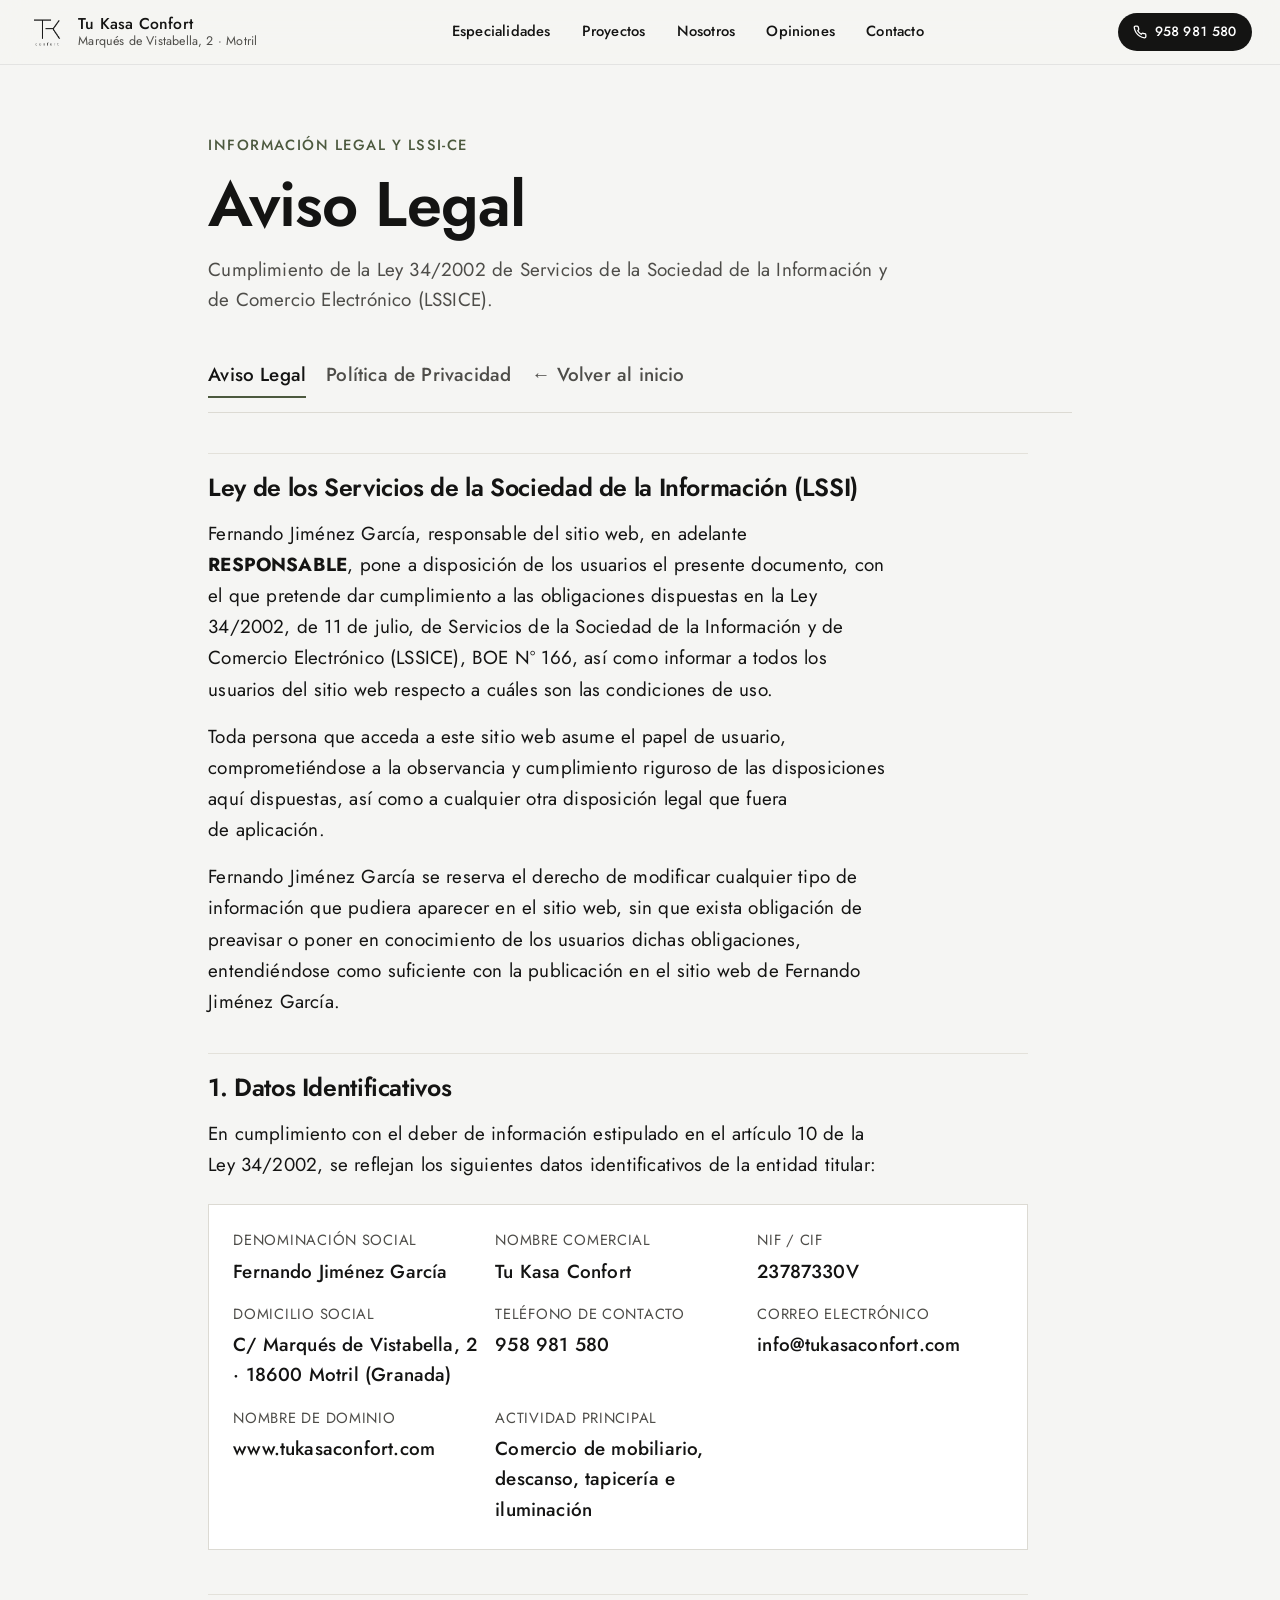
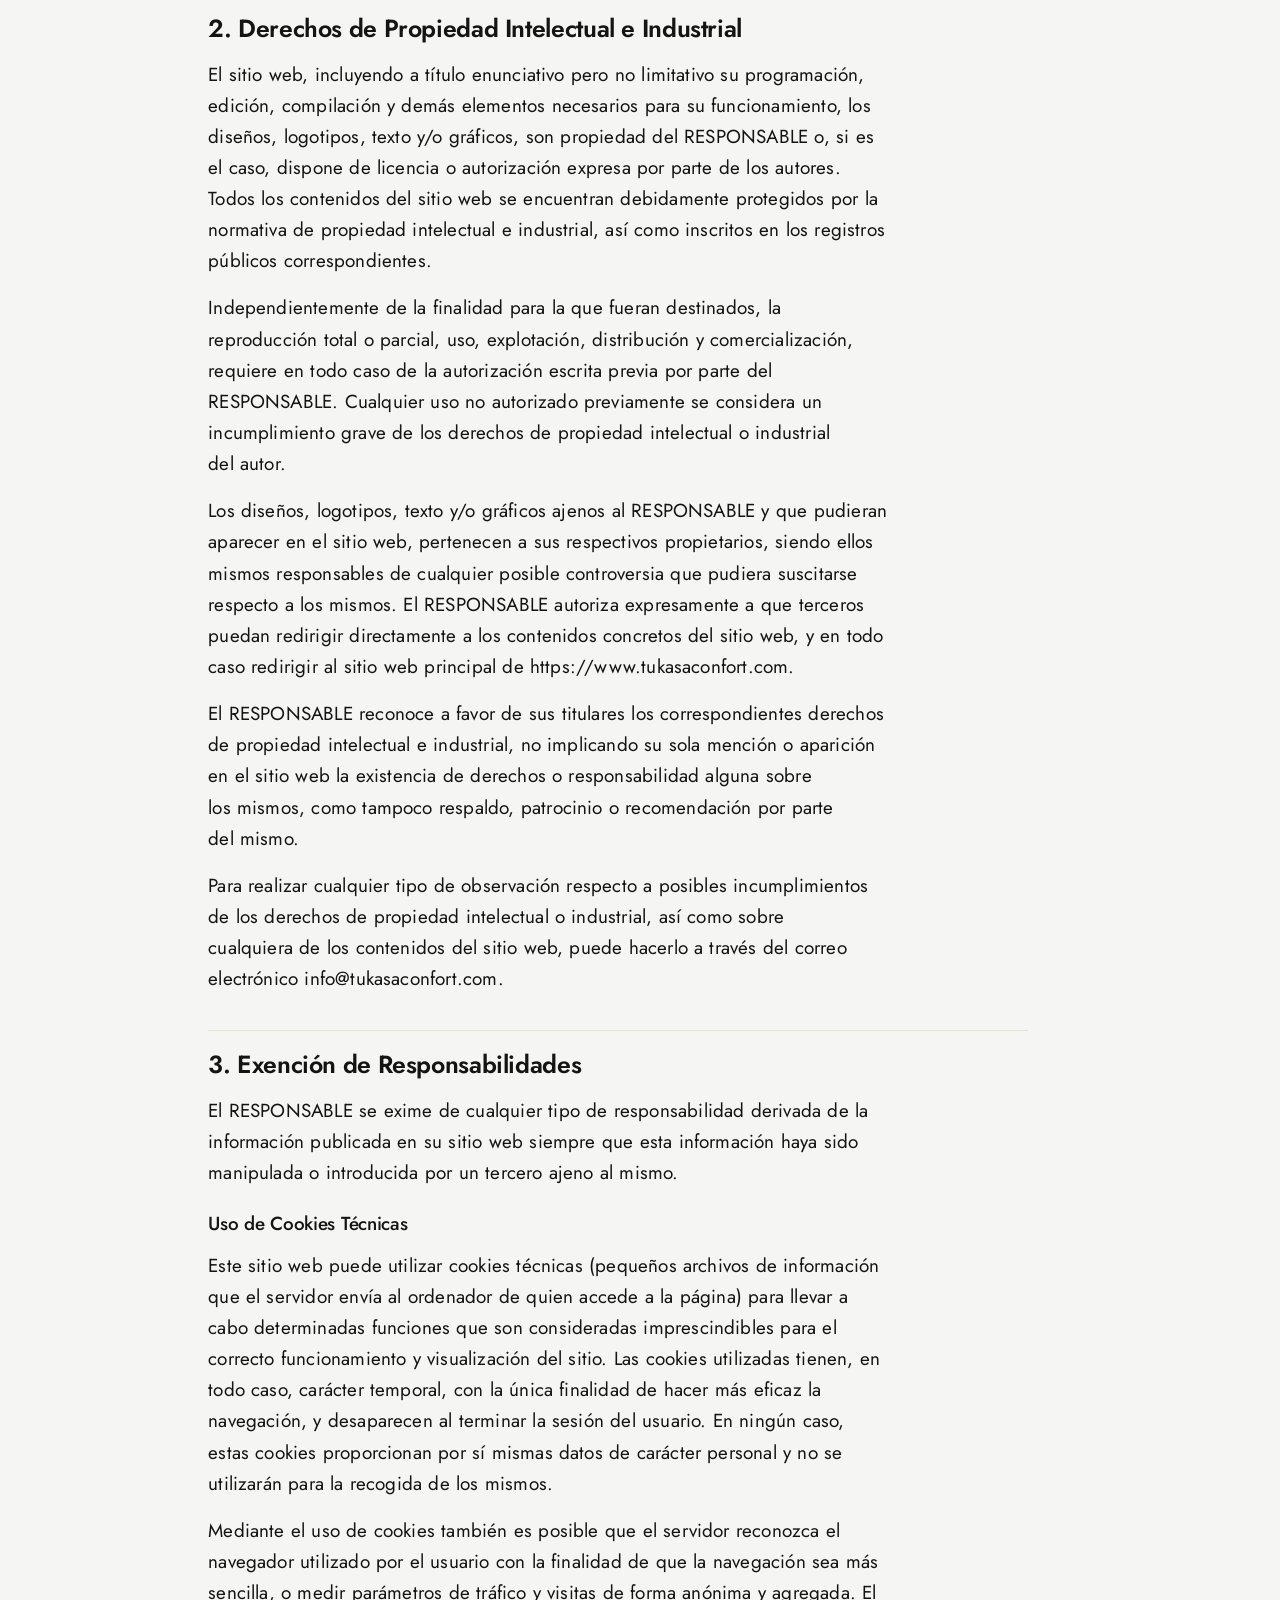
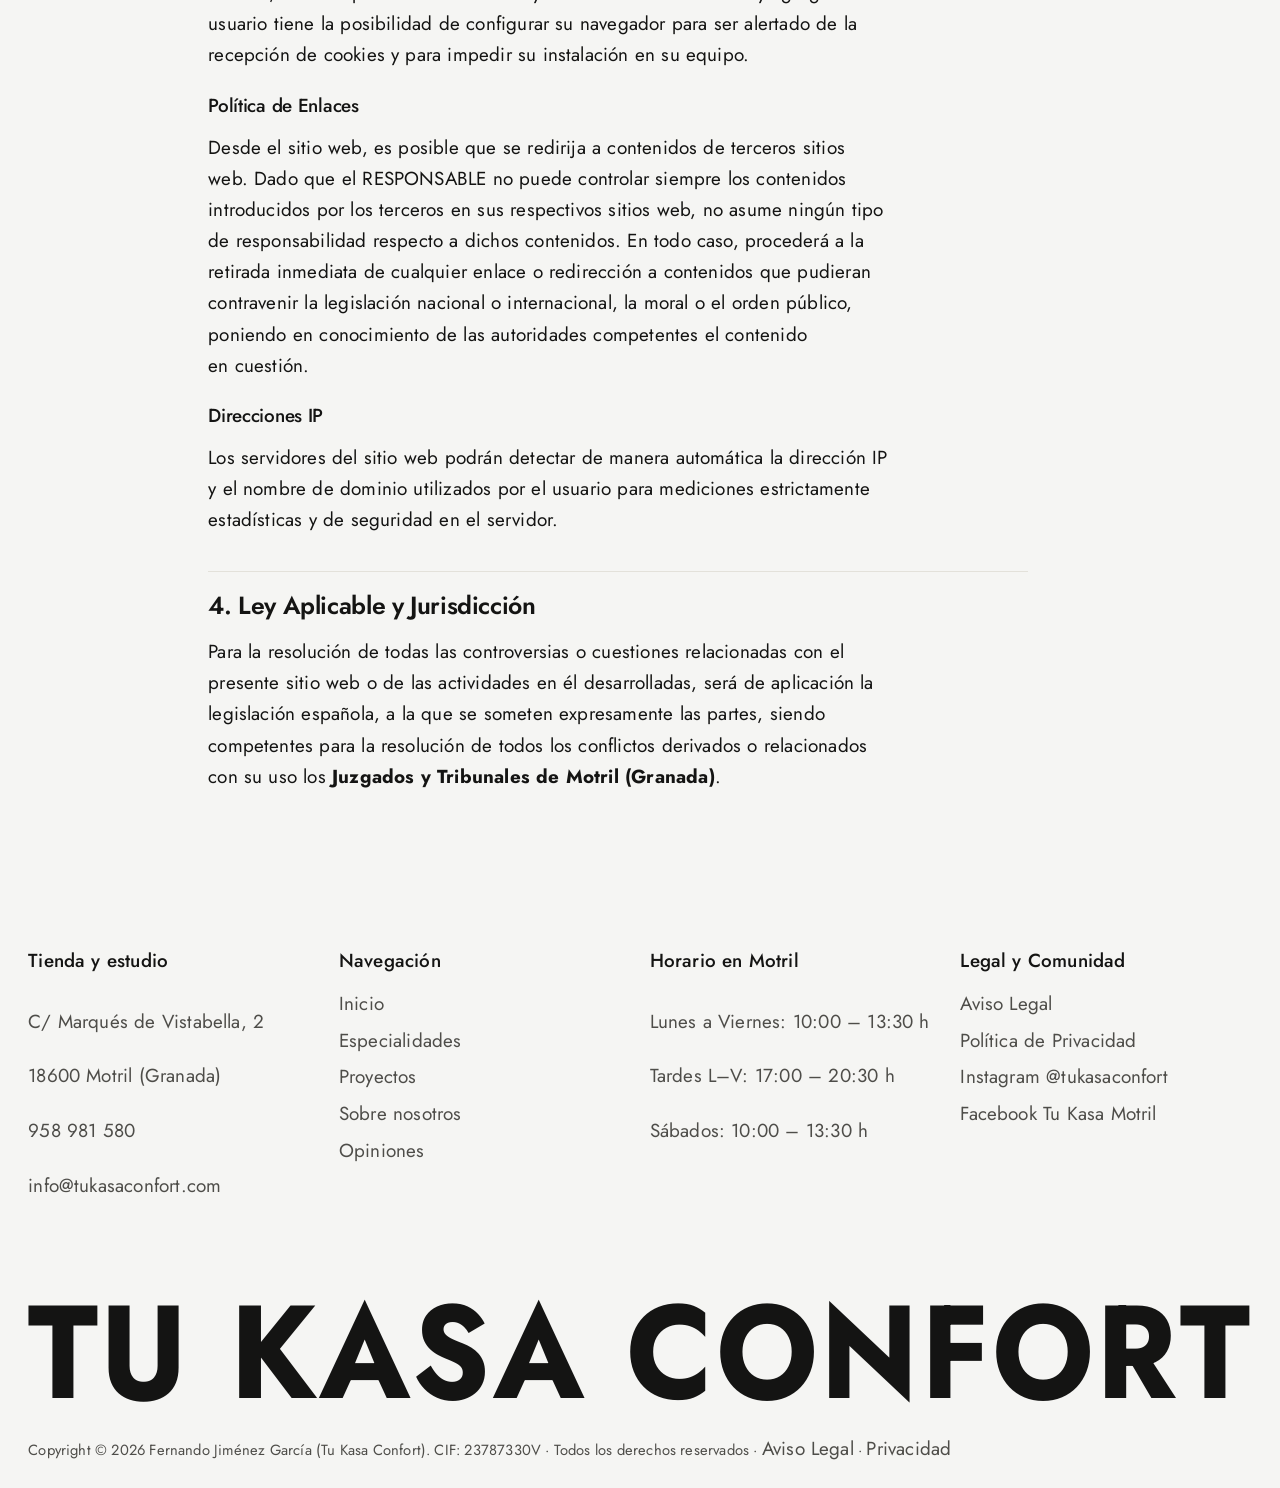
==== commit 7002b76f: "Adopcion tipografia Century Gothic, rediseño minimalista de portada y efectos parallax scrolling" ====
--- a/aviso-legal.html
+++ b/aviso-legal.html
@@ -7,7 +7,7 @@
   <title>Aviso Legal — Tu Kasa Confort Motril</title>
   <link rel="preconnect" href="https://fonts.googleapis.com">
   <link rel="preconnect" href="https://fonts.gstatic.com" crossorigin>
-  <link href="https://fonts.googleapis.com/css2?family=Bodoni+Moda:ital,opsz,wght@0,6..96,500;1,6..96,500&family=Jost:wght@400;500&display=swap" rel="stylesheet">
+  <link href="https://fonts.googleapis.com/css2?family=Jost:wght@400;500;600;700&display=swap" rel="stylesheet">
   <link rel="stylesheet" href="styles.css">
 </head>
 <body>
@@ -177,7 +177,7 @@
     <div class="footer__bottom">
       <div class="footer__wordmark" aria-hidden="true">
         <svg viewBox="0 0 1000 118" preserveAspectRatio="xMidYMid meet">
-          <text x="0" y="98" textLength="1000" lengthAdjust="spacingAndGlyphs" fill="currentColor" font-family="'Bodoni Moda', Georgia, serif" font-weight="500" font-size="112">TU KASA CONFORT</text>
+          <text x="0" y="98" textLength="1000" lengthAdjust="spacingAndGlyphs" fill="currentColor" font-family="'Century Gothic', CenturyGothic, AppleGothic, 'Jost', sans-serif" font-weight="700" font-size="108" letter-spacing="2">TU KASA CONFORT</text>
         </svg>
       </div>
       <div class="footer__legal-row">
--- a/styles.css
+++ b/styles.css
@@ -11,9 +11,9 @@
   --accent-strong: #3d4831;
   --accent-ink: #ffffff;
 
-  /* Typography: Bodoni Moda / Jost */
-  --font-display: "Bodoni Moda", Georgia, serif;
-  --font-text: "Jost", "Helvetica Neue", Arial, sans-serif;
+  /* Typography: Century Gothic (Brand Official) with geometric fallbacks */
+  --font-display: "Century Gothic", CenturyGothic, AppleGothic, "Jost", sans-serif;
+  --font-text: "Century Gothic", CenturyGothic, AppleGothic, "Jost", sans-serif;
 
   /* Five type steps only */
   --step-small: clamp(0.875rem, 0.84rem + 0.1vw, 0.9375rem);     /* 14–15px */
@@ -125,10 +125,10 @@
 h3 {
   margin: 0;
   font-family: var(--font-display);
-  font-weight: 500;
+  font-weight: 600;
   font-optical-sizing: auto;
-  letter-spacing: -0.02em;
-  line-height: 0.98;
+  letter-spacing: -0.015em;
+  line-height: 1.12;
   text-wrap: balance;
   hyphens: none;
   color: var(--ink);
@@ -136,14 +136,16 @@
 
 .display {
   font-size: var(--step-display);
-  line-height: 0.98;
+  line-height: 1.06;
   letter-spacing: -0.02em;
+  font-weight: 700;
 }
 
 .head {
   font-size: var(--step-head);
-  line-height: 1.02;
-  letter-spacing: -0.02em;
+  line-height: 1.12;
+  letter-spacing: -0.015em;
+  font-weight: 600;
 }
 
 .lead {
@@ -250,38 +252,34 @@
     display: flex;
     flex-direction: column;
     justify-content: center;
-    padding-block: clamp(0.75rem, 1.8vh, 1.75rem);
+    padding-block: clamp(1.5rem, 3vh, 3rem);
   }
   .hero__stage {
-    align-items: stretch;
-    row-gap: clamp(1.25rem, 2vh, 2rem);
+    align-items: center;
+    row-gap: 2rem;
   }
   .hero__editorial {
     display: flex;
     flex-direction: column;
-    justify-content: space-between;
+    justify-content: center;
+    gap: 1.5rem;
   }
   .hero__visual {
-    height: 100%;
-  }
-  .iso-stage {
-    height: 100%;
-    display: flex;
-    flex-direction: column;
-    justify-content: space-between;
-  }
-  .iso-stage__canvas {
-    flex: 1;
-    min-height: 0;
+    height: auto;
     display: flex;
     align-items: center;
-    justify-content: center;
-    padding: 0.25rem 0.5rem;
+  }
+  .iso-stage {
+    width: 100%;
+    height: auto;
+  }
+  .iso-stage__canvas {
+    padding: clamp(1rem, 2.2vw, 2.25rem);
   }
   .iso-stage__canvas svg {
     width: 100%;
-    height: 100%;
-    max-height: clamp(320px, 46vh, 450px);
+    height: auto;
+    max-height: clamp(380px, 56vh, 560px);
     object-fit: contain;
   }
 }
@@ -322,191 +320,107 @@
   font-weight: 500;
 }
 
-/* Apple-Style Segmented Specialty Controller */
-.hero__console {
-  width: 100%;
-  background-color: var(--surface);
-  border-radius: 16px;
-  border: 1px solid rgba(0, 0, 0, 0.06);
-  padding: 1.15rem 1.25rem;
-  display: flex;
-  flex-direction: column;
-  gap: 0.85rem;
-  margin-top: 0.35rem;
-}
-
-.hero__console-header {
+/* Hero Editorial Proof Points */
+.hero__eyebrow {
   display: flex;
   flex-wrap: wrap;
   align-items: center;
-  justify-content: space-between;
   gap: 0.75rem;
 }
 
-.hero__craft-tabs {
-  --i: 0;
-  position: relative;
-  display: grid;
-  grid-template-columns: repeat(4, 1fr);
-  background-color: rgba(0, 0, 0, 0.05);
-  padding: 4px;
+.hero__badge {
+  display: inline-flex;
+  align-items: center;
+  padding: 0.35rem 0.85rem;
   border-radius: 9999px;
-  gap: 4px;
-  width: 100%;
-}
-
-.hero__craft-btn {
-  position: relative;
-  z-index: 1;
-  min-height: 40px;
-  padding: 0.45rem 0.6rem;
-  background-color: transparent;
+  background-color: rgba(76, 89, 62, 0.1);
+  color: var(--accent);
+  font-size: var(--step-small);
+  font-weight: 600;
+  letter-spacing: 0.04em;
+  text-transform: uppercase;
+}
+
+.hero__proof {
+  display: flex;
+  align-items: center;
+  flex-wrap: wrap;
+  gap: 1.25rem 2rem;
+  padding-top: 1.5rem;
+  margin-top: 0.5rem;
+  border-top: 1px solid rgba(0, 0, 0, 0.08);
+  width: 100%;
+}
+
+.hero__proof-item {
+  display: flex;
+  flex-direction: column;
+  gap: 0.2rem;
+}
+
+.hero__proof-val {
+  font-family: var(--font-display);
+  font-size: clamp(1.45rem, 2.1vw, 1.95rem);
+  font-weight: 700;
+  color: var(--ink);
+  line-height: 1;
+}
+
+.hero__proof-txt {
+  font-size: var(--step-small);
   color: var(--muted);
-  font-family: var(--font-text);
-  font-size: 0.95rem;
-  font-weight: 500;
-  line-height: 1.2;
-  border: 0;
+  letter-spacing: 0.01em;
+}
+
+.hero__proof-dot {
+  width: 4px;
+  height: 4px;
   border-radius: 9999px;
-  cursor: pointer;
-  text-align: center;
-  white-space: nowrap;
-  transition:
-    background-color var(--t-hover) var(--ease-spring),
-    color var(--t-hover) var(--ease-spring),
-    transform var(--t-press) var(--ease-spring),
-    box-shadow var(--t-hover) ease;
-}
-
-.hero__craft-btn:active {
-  transform: scale(0.97);
-}
-
-.hero__craft-btn.is-active {
-  color: var(--ink);
-}
-
-.hero__autoplay-btn {
-  min-height: 38px;
-  padding: 0.35rem 0.5rem;
-  background-color: transparent;
-  color: var(--muted);
-  font-family: var(--font-text);
-  font-size: var(--step-small);
-  border: 0;
-  cursor: pointer;
-  text-decoration: underline;
-  text-underline-offset: 0.2em;
-}
-
-.hero__craft-panel {
-  display: grid;
-  grid-template-columns: 140px minmax(0, 1fr);
-  gap: 1.15rem;
-  align-items: center;
-  background-color: #ffffff;
-  border-radius: 12px;
-  border: 1px solid rgba(0, 0, 0, 0.05);
-  padding: 0.85rem;
-  min-height: 118px;
-  box-sizing: border-box;
-  transition:
-    opacity var(--t-ui) var(--ease-spring),
-    transform var(--t-ui) var(--ease-spring);
-}
-
-.hero__craft-panel.is-switching {
-  opacity: 0.25;
-  transform: translateY(5px);
-}
-
-.hero__craft-preview {
-  width: 100%;
-  height: 100%;
-  min-height: 96px;
-  max-height: 96px;
-  overflow: hidden;
-  border-radius: 8px;
-  background-color: var(--surface);
-}
-
-.hero__craft-img {
-  width: 100%;
-  height: 100%;
-  object-fit: cover;
-  display: block;
-  transition: transform 600ms var(--ease-spring);
-}
-
-.hero__craft-copy {
-  display: flex;
-  flex-direction: column;
-  justify-content: center;
-  gap: 0.25rem;
-  padding-right: 0.25rem;
-  min-height: 84px;
-}
-
-.hero__craft-title {
-  font-family: var(--font-display);
-  font-size: var(--step-lead);
-  font-weight: 500;
-  line-height: 1.2;
-  color: var(--ink);
-  margin: 0;
-  min-height: 2.4em;
-  display: -webkit-box;
-  -webkit-line-clamp: 2;
-  -webkit-box-orient: vertical;
-  overflow: hidden;
-}
-
-.hero__craft-desc {
-  font-size: var(--step-body);
-  line-height: 1.45;
-  color: var(--muted);
-  margin: 0;
-  min-height: 2.9em;
-  display: -webkit-box;
-  -webkit-line-clamp: 2;
-  -webkit-box-orient: vertical;
-  overflow: hidden;
-}
-
-/* Right Column: Interactive Isometric Minimalist Living Room Stage */
+  background-color: var(--accent);
+  opacity: 0.5;
+}
+
+/* Right Column: Architectural 3D Living Room Maquette Stage */
 .hero__visual {
   grid-column: 7 / 13;
   display: flex;
   flex-direction: column;
-  width: 100%;
+  justify-content: center;
+  width: 100%;
+  will-change: transform;
 }
 
 .iso-stage {
   width: 100%;
   display: flex;
   flex-direction: column;
-  gap: 0;
-  border-radius: 16px;
+  border-radius: 20px;
   overflow: hidden;
-  border: 1px solid rgba(0, 0, 0, 0.06);
+  border: 1px solid rgba(0, 0, 0, 0.07);
   background-color: #ffffff;
-  box-shadow: 0 8px 30px -4px rgba(0, 0, 0, 0.04);
+  box-shadow: 0 16px 44px -14px rgba(20, 20, 19, 0.12);
+  transition: box-shadow var(--t-hover) ease;
+}
+
+.iso-stage:hover {
+  box-shadow: 0 22px 54px -16px rgba(20, 20, 19, 0.18);
 }
 
 .iso-stage__bar {
   display: flex;
   flex-wrap: wrap;
-  align-items: baseline;
+  align-items: center;
   justify-content: space-between;
   gap: 0.5rem 1rem;
-  padding: 0.75rem 1.15rem;
+  padding: 0.85rem 1.25rem;
   background-color: #ffffff;
-  border-bottom: 1px solid rgba(0, 0, 0, 0.05);
+  border-bottom: 1px solid rgba(0, 0, 0, 0.06);
 }
 
 .iso-stage__status {
-  font-size: var(--step-body);
-  font-weight: 500;
+  font-size: 0.95rem;
+  font-weight: 600;
+  letter-spacing: 0.01em;
   color: var(--ink);
 }
 
@@ -521,50 +435,14 @@
   justify-content: center;
   align-items: center;
   background-color: #ffffff;
-  padding: 0.25rem 0.5rem;
+  padding: clamp(0.75rem, 1.8vw, 1.75rem);
 }
 
 .iso-stage__canvas svg {
   width: 100%;
-  max-height: clamp(280px, 45vh, 450px);
+  max-height: clamp(340px, 52vh, 520px);
   height: auto;
   display: block;
-}
-
-.iso-stage__callouts {
-  list-style: none;
-  padding: 0.65rem 0.85rem;
-  margin: 0;
-  display: grid;
-  grid-template-columns: repeat(3, minmax(0, 1fr));
-  gap: 0.5rem;
-  background-color: var(--surface);
-  border-top: 1px solid rgba(0, 0, 0, 0.05);
-}
-
-.iso-callout-chip {
-  background-color: #ffffff;
-  color: var(--ink);
-  border-radius: 10px;
-  padding: 0.55rem 0.75rem;
-  font-size: var(--step-small);
-  line-height: 1.25;
-  display: flex;
-  align-items: center;
-  justify-content: center;
-  text-align: center;
-  min-height: 44px;
-  box-sizing: border-box;
-  border: 1px solid rgba(0, 0, 0, 0.05);
-  font-weight: 500;
-  transition:
-    opacity var(--t-ui) var(--ease-spring),
-    transform var(--t-ui) var(--ease-spring);
-}
-
-.iso-stage__callouts.is-switching .iso-callout-chip {
-  opacity: 0.2;
-  transform: translateY(4px);
 }
 
 /* ==========================================================================
@@ -586,7 +464,8 @@
 .manifesto__quote {
   margin-top: 1.5rem;
   font-family: var(--font-display);
-  font-style: italic;
+  font-style: normal;
+  font-weight: 500;
   font-size: var(--step-lead);
   line-height: 1.38;
   max-width: 34ch;
@@ -816,8 +695,8 @@
 
 .project-info__thumbs {
   display: grid;
-  grid-template-columns: repeat(2, minmax(0, 1fr));
-  gap: 0.75rem;
+  grid-template-columns: repeat(4, minmax(0, 1fr));
+  gap: 0.6rem;
 }
 
 .project-triptych__side {
@@ -825,25 +704,25 @@
   aspect-ratio: 4 / 3;
   min-width: 0;
   overflow: hidden;
-  border-radius: 14px;
-  border: 1px solid rgba(0, 0, 0, 0.06);
+  border-radius: 12px;
+  border: 1px solid rgba(0, 0, 0, 0.08);
   background-color: var(--surface);
   cursor: pointer;
-  transition: transform var(--t-press) var(--ease-spring), box-shadow var(--t-hover) ease;
+  transition: transform var(--t-press) var(--ease-spring), box-shadow var(--t-hover) ease, border-color var(--t-hover) ease;
 }
 
 .project-triptych__side::after {
-  content: "Ampliar";
+  content: "Ver";
   position: absolute;
-  inset: auto 0.5rem 0.5rem auto;
-  padding: 0.2rem 0.6rem;
+  inset: auto 0.4rem 0.4rem auto;
+  padding: 0.15rem 0.45rem;
   border-radius: 9999px;
-  background: rgba(255, 255, 255, 0.92);
-  color: var(--ink);
-  font-size: var(--step-small);
+  background: rgba(255, 255, 255, 0.94);
+  color: var(--ink);
+  font-size: 0.72rem;
   font-weight: 500;
   opacity: 0;
-  transform: translateY(6px);
+  transform: translateY(4px);
   transition: opacity var(--t-hover) ease, transform var(--t-hover) var(--ease-out);
   pointer-events: none;
 }
@@ -962,7 +841,7 @@
 }
 
 @keyframes project-drift {
-  from { scale: 1.14; }
+  from { scale: 1.03; }
   to { scale: 1; }
 }
 
@@ -1038,7 +917,8 @@
   font-size: clamp(0.98rem, 1.1vw, 1.12rem);
   line-height: 1.45;
   color: var(--ink);
-  font-style: italic;
+  font-style: normal;
+  font-weight: 500;
   border-left: 2px solid var(--accent);
   padding-left: 0.95rem;
   margin: 0;
@@ -1966,41 +1846,17 @@
 @media (max-width: 700px) {
   :root {
     --margin: 1.25rem;
-    --step-display: clamp(2.1rem, 8.8vw, 2.75rem);
-    --step-head: clamp(1.75rem, 7.2vw, 2.35rem);
-  }
-
-  .hero__console {
-    padding: 1.1rem;
-  }
-
-  .hero__craft-tabs {
-    display: grid;
-    grid-template-columns: repeat(2, minmax(0, 1fr));
-    border-radius: 12px;
-    width: 100%;
-  }
-
-  .hero__craft-btn {
-    border-radius: 9px;
-    min-height: 42px;
-    font-size: 0.9rem;
-    padding: 0.5rem 0.4rem;
-  }
-
-  .hero__craft-panel {
-    grid-template-columns: 1fr;
-    text-align: left;
-    min-height: auto;
-  }
-
-  .hero__craft-preview {
-    min-height: 140px;
-    max-height: 140px;
-  }
-
-  .iso-stage__callouts {
-    grid-template-columns: 1fr;
+    --step-display: clamp(1.8rem, 7.8vw, 2.6rem);
+    --step-head: clamp(1.6rem, 6.8vw, 2.2rem);
+  }
+
+  .hero__proof {
+    gap: 1rem 1.5rem;
+    padding-top: 1.25rem;
+  }
+
+  .hero__proof-dot {
+    display: none;
   }
 
   .manifesto__left,
@@ -2214,42 +2070,21 @@
 }
 
 /* ==========================================================================
-   HERO MOTION: staged load, sliding tab pill, maquette float / swap pulse
+   HERO MOTION & PARALLAX SCROLLING
    ========================================================================== */
-.hero__craft-tabs::before {
-  content: "";
-  position: absolute;
-  top: 4px;
-  bottom: 4px;
-  left: 4px;
-  width: calc((100% - 20px) / 4);
-  border-radius: 9999px;
-  background-color: #ffffff;
-  box-shadow: 0 2px 8px rgba(0, 0, 0, 0.1);
-  transform: translateX(calc(var(--i) * (100% + 4px)));
-  transition: transform 460ms var(--ease-spring);
-}
-
 @media (prefers-reduced-motion: no-preference) {
   .js .hero__support,
   .js .hero__actions,
-  .js .hero__console {
+  .js .hero__proof {
     animation: hero-rise 900ms var(--ease-expo) backwards;
   }
-  .js .hero__support { animation-delay: 420ms; }
-  .js .hero__actions { animation-delay: 540ms; }
-  .js .hero__console { animation-delay: 660ms; }
+  .js .hero__support { animation-delay: 380ms; }
+  .js .hero__actions { animation-delay: 480ms; }
+  .js .hero__proof   { animation-delay: 580ms; }
 
   .js .iso-stage {
-    animation: hero-stage-in 1200ms var(--ease-expo) 240ms backwards;
-  }
-
-  .js .iso-callout-chip {
-    animation: hero-rise 700ms var(--ease-expo) backwards;
-  }
-  .js .iso-callout-chip:nth-child(1) { animation-delay: 1000ms; }
-  .js .iso-callout-chip:nth-child(2) { animation-delay: 1100ms; }
-  .js .iso-callout-chip:nth-child(3) { animation-delay: 1200ms; }
+    animation: hero-stage-in 1200ms var(--ease-expo) 200ms backwards;
+  }
 
   .iso-stage__canvas svg {
     animation: iso-float 7s ease-in-out 1.4s infinite;
@@ -2257,8 +2092,23 @@
     transition: translate 500ms var(--ease-out);
   }
 
-  .iso-stage__canvas svg.is-swapping {
-    animation: iso-float 7s ease-in-out 1.4s infinite, iso-swap 650ms var(--ease-expo);
+  /* Parallax media cards: overflow clipped containers, subtle translate on scroll */
+  .bento-card__media,
+  .project-triptych__main,
+  .about-story-card__media,
+  .contact-showcase__photo {
+    overflow: hidden;
+  }
+
+  [data-parallax-img] {
+    will-change: transform;
+    transform: translate3d(0, var(--parallax-shift, 0px), 0) scale(1.08);
+    transition: transform 180ms cubic-bezier(0.25, 0.46, 0.45, 0.94);
+  }
+
+  .bento-card:hover [data-parallax-img],
+  .project-triptych__main:hover [data-parallax-img] {
+    transform: translate3d(0, var(--parallax-shift, 0px), 0) scale(1.12);
   }
 }
 
@@ -2267,24 +2117,12 @@
 }
 
 @keyframes hero-stage-in {
-  from { opacity: 0; transform: translateX(40px) scale(0.97); clip-path: inset(0 0 12% 0 round 16px); }
+  from { opacity: 0; transform: translateX(36px) scale(0.97); clip-path: inset(0 0 10% 0 round 20px); }
 }
 
 @keyframes iso-float {
   0%, 100% { transform: translateY(0); }
   50% { transform: translateY(-6px); }
-}
-
-@keyframes iso-swap {
-  0% { scale: 0.965; filter: saturate(0.7) brightness(1.04); }
-  100% { scale: 1; filter: none; }
-}
-
-/* Mobile segmented control: 2x2 grid keeps per-button active state (no sliding pill) */
-@media (max-width: 640px) {
-  .hero__console .hero__craft-tabs::before { display: none; }
-  .hero__craft-btn { transition: background-color var(--t-hover) ease, color var(--t-hover) ease, transform var(--t-press) var(--ease-spring); }
-  .hero__craft-btn.is-active { background-color: #ffffff; box-shadow: 0 2px 8px rgba(0, 0, 0, 0.1); }
 }
 
 /* Browser surfaces: themed selection, caret, focus */
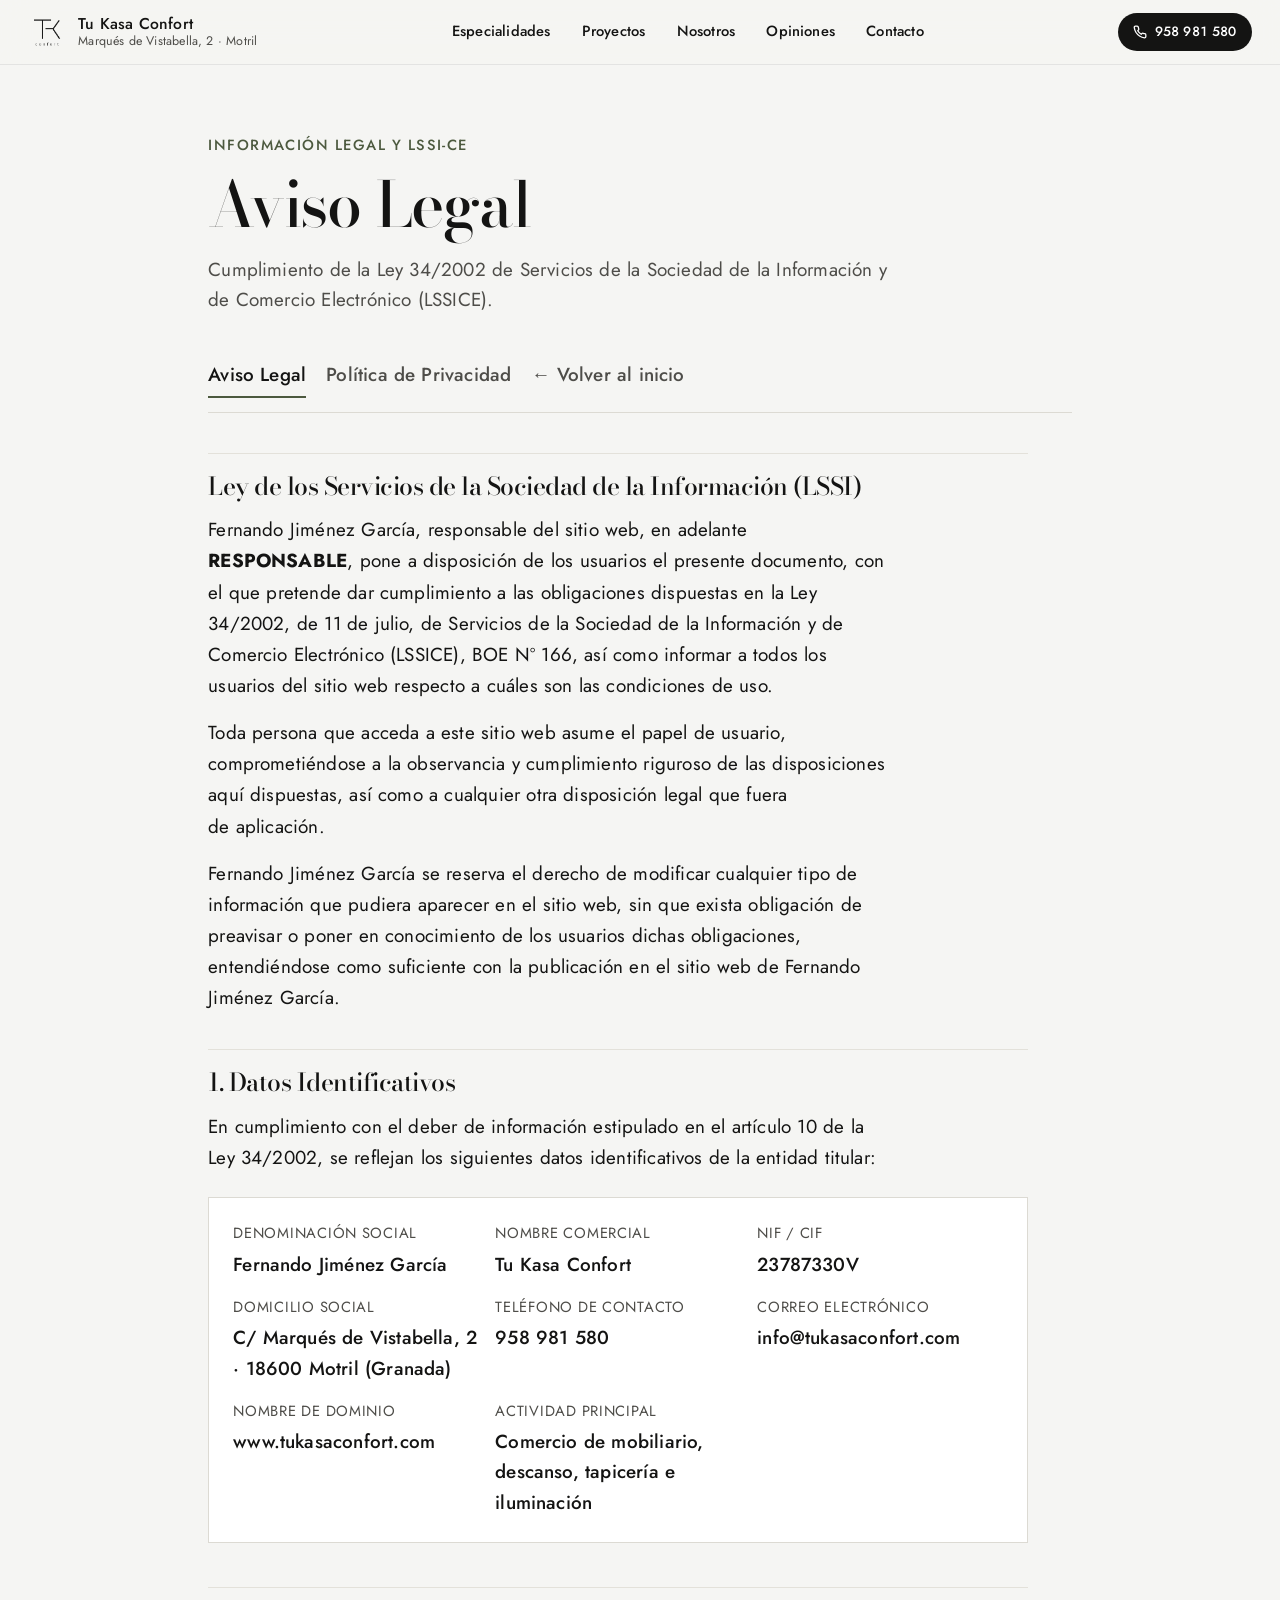
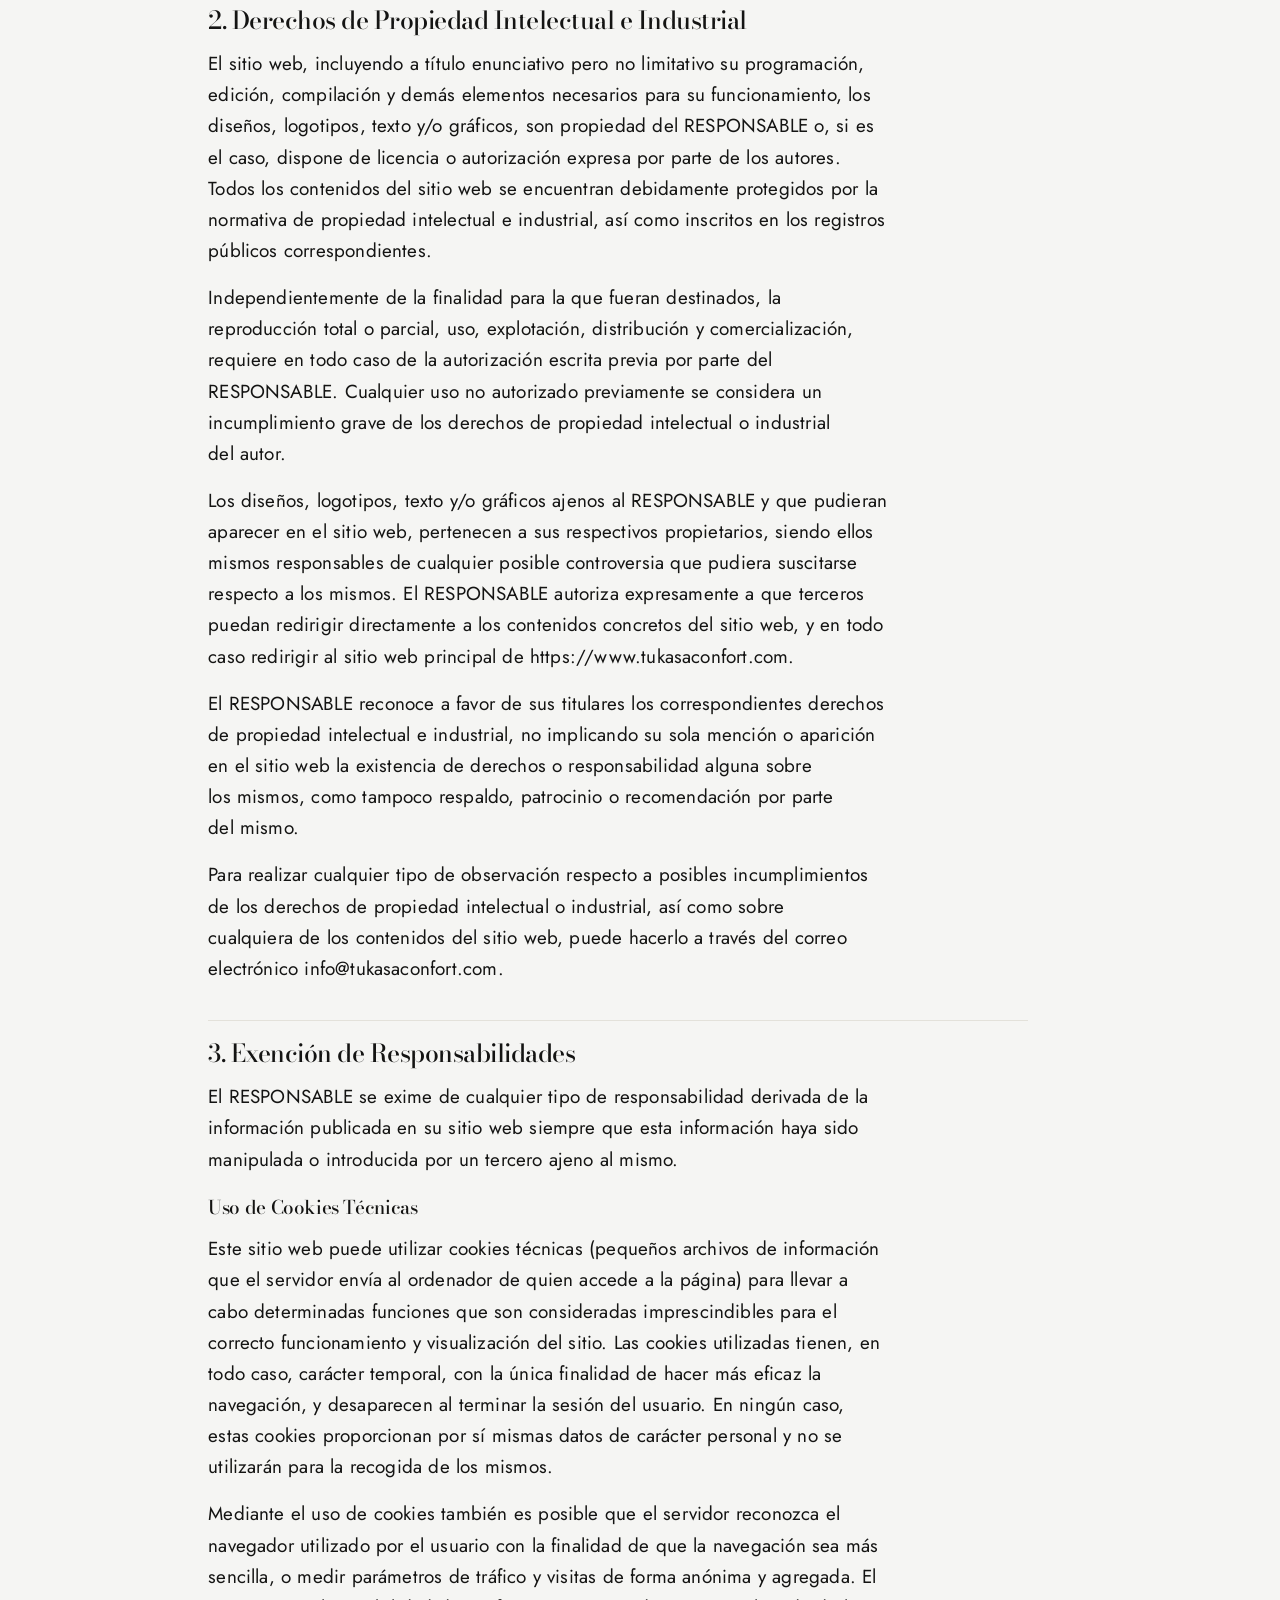
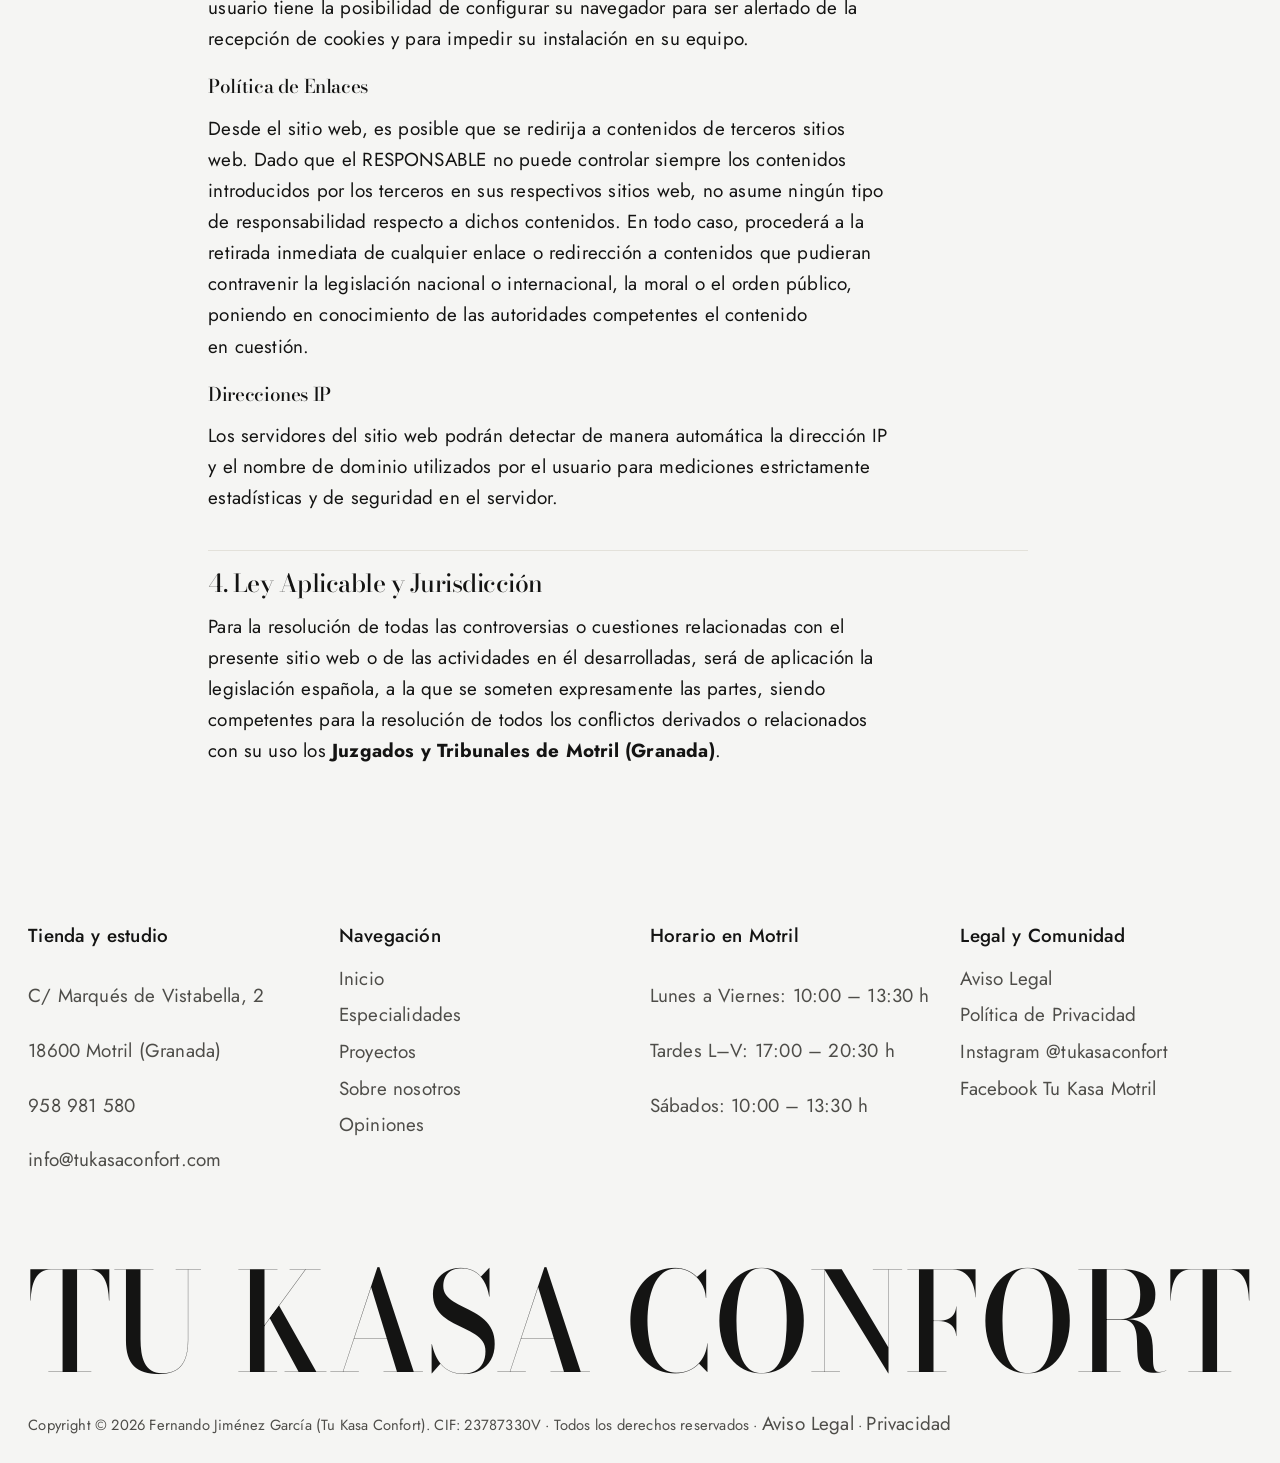
==== commit 341a9d1d: "Restauracion tipografia editorial previa (Bodoni Moda / Jost)" ====
--- a/aviso-legal.html
+++ b/aviso-legal.html
@@ -7,7 +7,7 @@
   <title>Aviso Legal — Tu Kasa Confort Motril</title>
   <link rel="preconnect" href="https://fonts.googleapis.com">
   <link rel="preconnect" href="https://fonts.gstatic.com" crossorigin>
-  <link href="https://fonts.googleapis.com/css2?family=Jost:wght@400;500;600;700&display=swap" rel="stylesheet">
+  <link href="https://fonts.googleapis.com/css2?family=Bodoni+Moda:ital,opsz,wght@0,6..96,500;1,6..96,500&family=Jost:wght@400;500;600;700&display=swap" rel="stylesheet">
   <link rel="stylesheet" href="styles.css">
 </head>
 <body>
@@ -177,7 +177,7 @@
     <div class="footer__bottom">
       <div class="footer__wordmark" aria-hidden="true">
         <svg viewBox="0 0 1000 118" preserveAspectRatio="xMidYMid meet">
-          <text x="0" y="98" textLength="1000" lengthAdjust="spacingAndGlyphs" fill="currentColor" font-family="'Century Gothic', CenturyGothic, AppleGothic, 'Jost', sans-serif" font-weight="700" font-size="108" letter-spacing="2">TU KASA CONFORT</text>
+          <text x="0" y="98" textLength="1000" lengthAdjust="spacingAndGlyphs" fill="currentColor" font-family="'Bodoni Moda', Georgia, serif" font-weight="500" font-size="112">TU KASA CONFORT</text>
         </svg>
       </div>
       <div class="footer__legal-row">
--- a/styles.css
+++ b/styles.css
@@ -11,9 +11,9 @@
   --accent-strong: #3d4831;
   --accent-ink: #ffffff;
 
-  /* Typography: Century Gothic (Brand Official) with geometric fallbacks */
-  --font-display: "Century Gothic", CenturyGothic, AppleGothic, "Jost", sans-serif;
-  --font-text: "Century Gothic", CenturyGothic, AppleGothic, "Jost", sans-serif;
+  /* Typography: Bodoni Moda / Jost */
+  --font-display: "Bodoni Moda", Georgia, serif;
+  --font-text: "Jost", "Helvetica Neue", Arial, sans-serif;
 
   /* Five type steps only */
   --step-small: clamp(0.875rem, 0.84rem + 0.1vw, 0.9375rem);     /* 14–15px */
@@ -125,10 +125,10 @@
 h3 {
   margin: 0;
   font-family: var(--font-display);
-  font-weight: 600;
+  font-weight: 500;
   font-optical-sizing: auto;
-  letter-spacing: -0.015em;
-  line-height: 1.12;
+  letter-spacing: -0.02em;
+  line-height: 0.98;
   text-wrap: balance;
   hyphens: none;
   color: var(--ink);
@@ -136,16 +136,16 @@
 
 .display {
   font-size: var(--step-display);
-  line-height: 1.06;
+  line-height: 0.98;
   letter-spacing: -0.02em;
-  font-weight: 700;
+  font-weight: 500;
 }
 
 .head {
   font-size: var(--step-head);
-  line-height: 1.12;
-  letter-spacing: -0.015em;
-  font-weight: 600;
+  line-height: 1.02;
+  letter-spacing: -0.02em;
+  font-weight: 500;
 }
 
 .lead {
@@ -361,9 +361,10 @@
 .hero__proof-val {
   font-family: var(--font-display);
   font-size: clamp(1.45rem, 2.1vw, 1.95rem);
-  font-weight: 700;
+  font-weight: 500;
   color: var(--ink);
   line-height: 1;
+  letter-spacing: 0.03em;
 }
 
 .hero__proof-txt {
@@ -464,7 +465,7 @@
 .manifesto__quote {
   margin-top: 1.5rem;
   font-family: var(--font-display);
-  font-style: normal;
+  font-style: italic;
   font-weight: 500;
   font-size: var(--step-lead);
   line-height: 1.38;
@@ -917,7 +918,7 @@
   font-size: clamp(0.98rem, 1.1vw, 1.12rem);
   line-height: 1.45;
   color: var(--ink);
-  font-style: normal;
+  font-style: italic;
   font-weight: 500;
   border-left: 2px solid var(--accent);
   padding-left: 0.95rem;
@@ -1846,8 +1847,8 @@
 @media (max-width: 700px) {
   :root {
     --margin: 1.25rem;
-    --step-display: clamp(1.8rem, 7.8vw, 2.6rem);
-    --step-head: clamp(1.6rem, 6.8vw, 2.2rem);
+    --step-display: clamp(2.1rem, 8.8vw, 2.75rem);
+    --step-head: clamp(1.75rem, 7.2vw, 2.35rem);
   }
 
   .hero__proof {
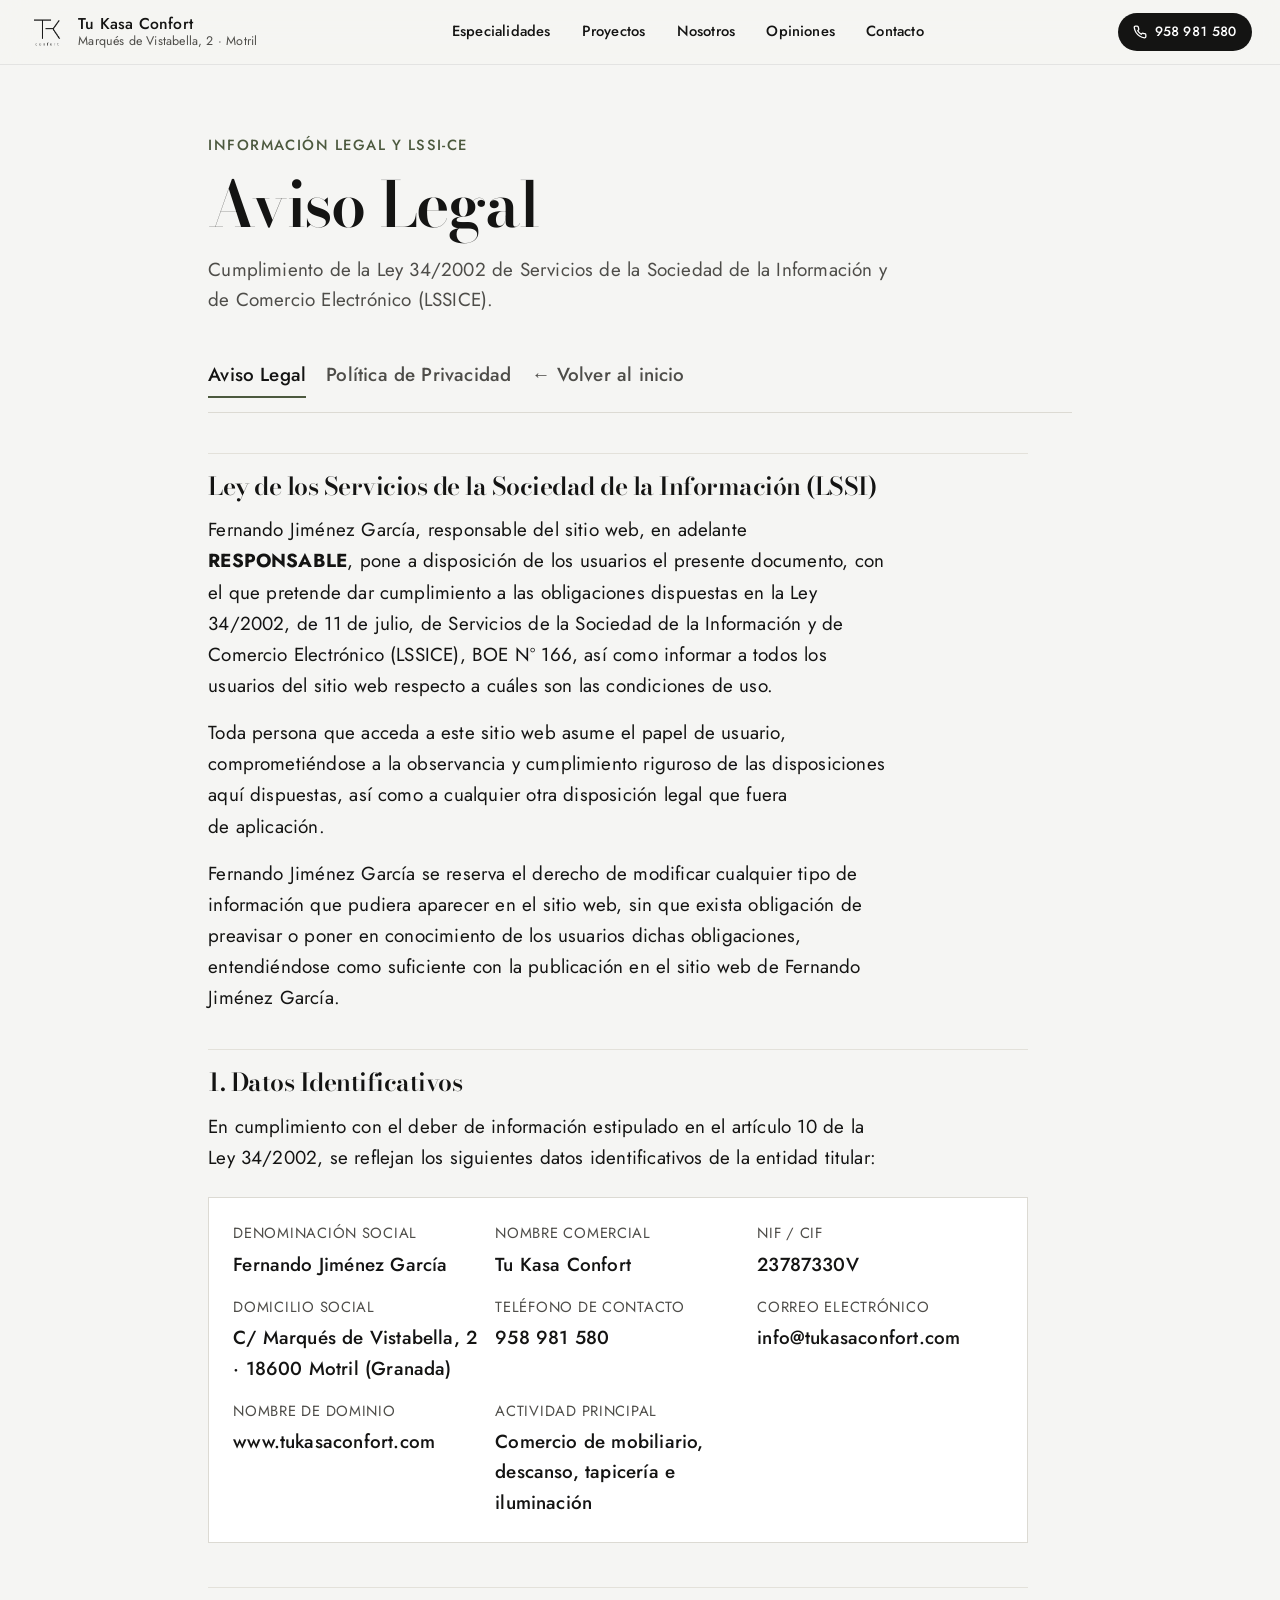
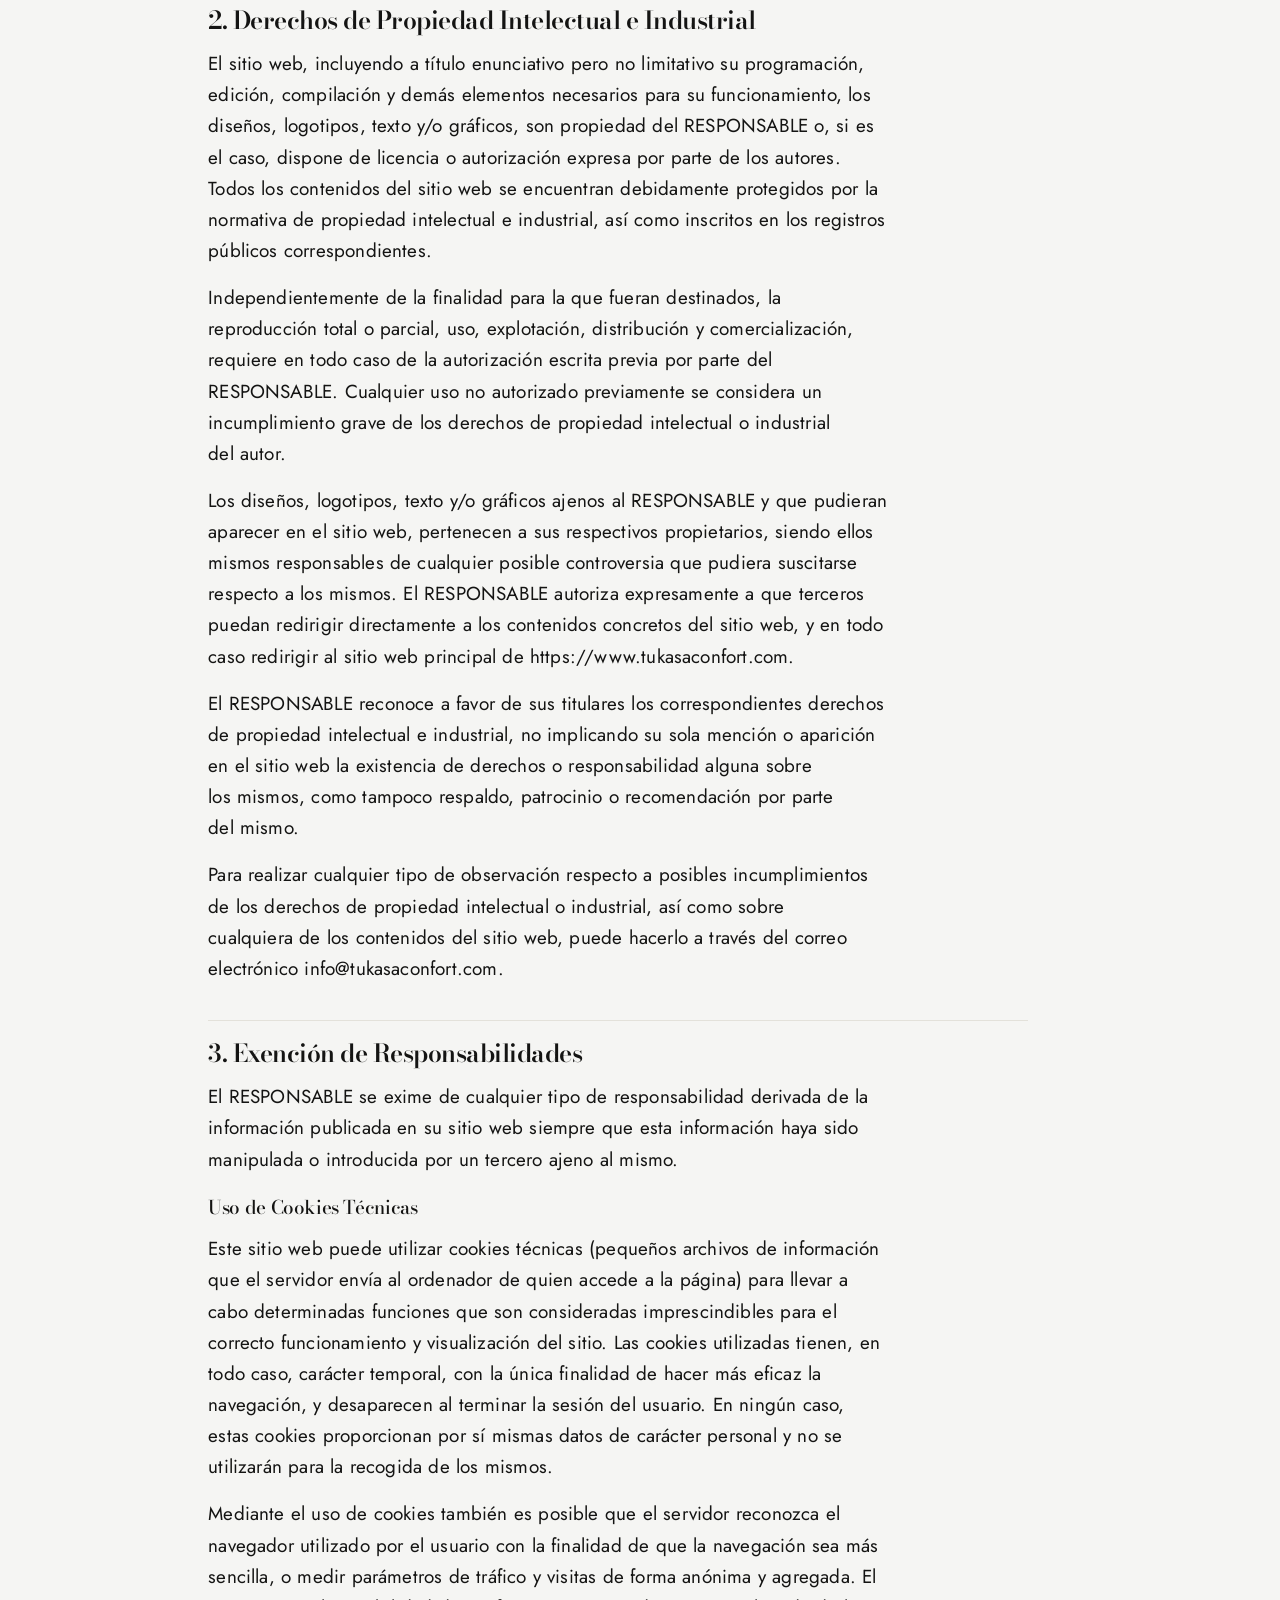
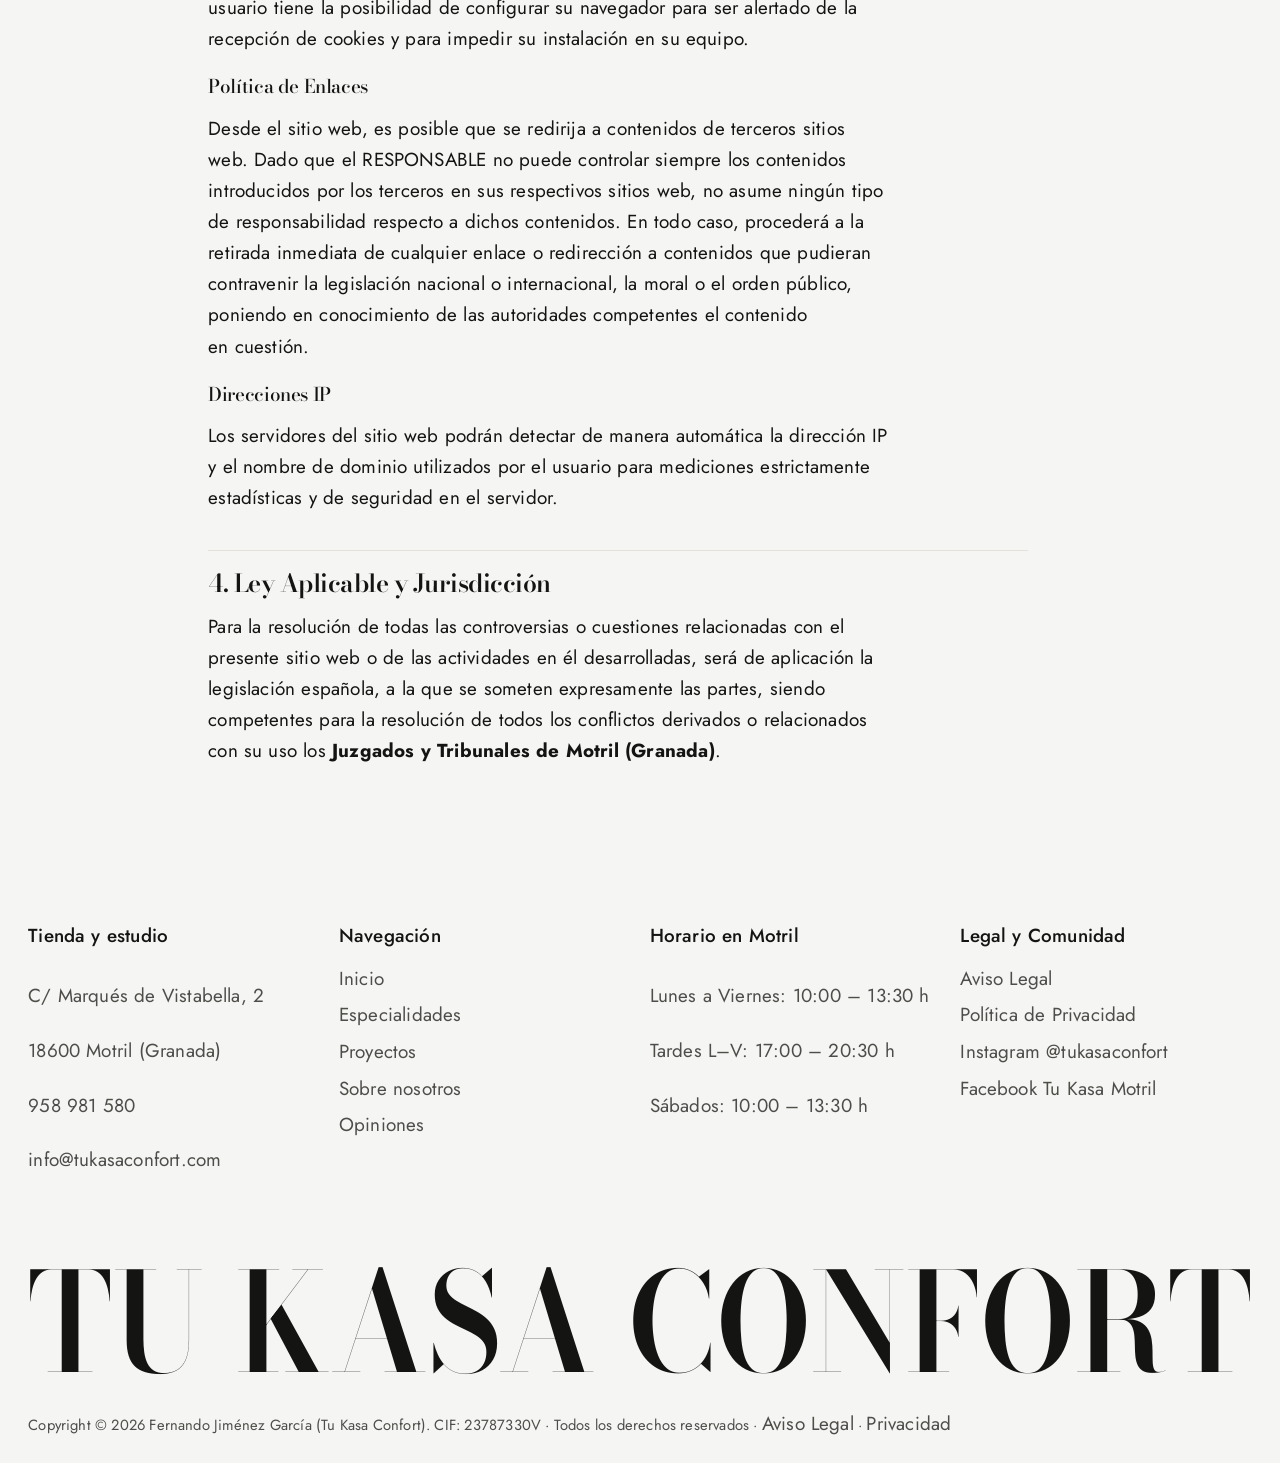
==== commit c7b5ceee: "Ajuste font-weight 600 en tipografia de titulares (Bodoni Moda)" ====
--- a/aviso-legal.html
+++ b/aviso-legal.html
@@ -7,7 +7,7 @@
   <title>Aviso Legal — Tu Kasa Confort Motril</title>
   <link rel="preconnect" href="https://fonts.googleapis.com">
   <link rel="preconnect" href="https://fonts.gstatic.com" crossorigin>
-  <link href="https://fonts.googleapis.com/css2?family=Bodoni+Moda:ital,opsz,wght@0,6..96,500;1,6..96,500&family=Jost:wght@400;500;600;700&display=swap" rel="stylesheet">
+  <link href="https://fonts.googleapis.com/css2?family=Bodoni+Moda:ital,opsz,wght@0,6..96,500..700;1,6..96,500..700&family=Jost:wght@400;500;600;700&display=swap" rel="stylesheet">
   <link rel="stylesheet" href="styles.css">
 </head>
 <body>
@@ -177,7 +177,7 @@
     <div class="footer__bottom">
       <div class="footer__wordmark" aria-hidden="true">
         <svg viewBox="0 0 1000 118" preserveAspectRatio="xMidYMid meet">
-          <text x="0" y="98" textLength="1000" lengthAdjust="spacingAndGlyphs" fill="currentColor" font-family="'Bodoni Moda', Georgia, serif" font-weight="500" font-size="112">TU KASA CONFORT</text>
+          <text x="0" y="98" textLength="1000" lengthAdjust="spacingAndGlyphs" fill="currentColor" font-family="'Bodoni Moda', Georgia, serif" font-weight="600" font-size="112">TU KASA CONFORT</text>
         </svg>
       </div>
       <div class="footer__legal-row">
--- a/styles.css
+++ b/styles.css
@@ -125,7 +125,7 @@
 h3 {
   margin: 0;
   font-family: var(--font-display);
-  font-weight: 500;
+  font-weight: 600;
   font-optical-sizing: auto;
   letter-spacing: -0.02em;
   line-height: 0.98;
@@ -138,14 +138,14 @@
   font-size: var(--step-display);
   line-height: 0.98;
   letter-spacing: -0.02em;
-  font-weight: 500;
+  font-weight: 600;
 }
 
 .head {
   font-size: var(--step-head);
   line-height: 1.02;
   letter-spacing: -0.02em;
-  font-weight: 500;
+  font-weight: 600;
 }
 
 .lead {
@@ -361,7 +361,7 @@
 .hero__proof-val {
   font-family: var(--font-display);
   font-size: clamp(1.45rem, 2.1vw, 1.95rem);
-  font-weight: 500;
+  font-weight: 600;
   color: var(--ink);
   line-height: 1;
   letter-spacing: 0.03em;
@@ -466,7 +466,7 @@
   margin-top: 1.5rem;
   font-family: var(--font-display);
   font-style: italic;
-  font-weight: 500;
+  font-weight: 600;
   font-size: var(--step-lead);
   line-height: 1.38;
   max-width: 34ch;
@@ -919,7 +919,7 @@
   line-height: 1.45;
   color: var(--ink);
   font-style: italic;
-  font-weight: 500;
+  font-weight: 600;
   border-left: 2px solid var(--accent);
   padding-left: 0.95rem;
   margin: 0;
